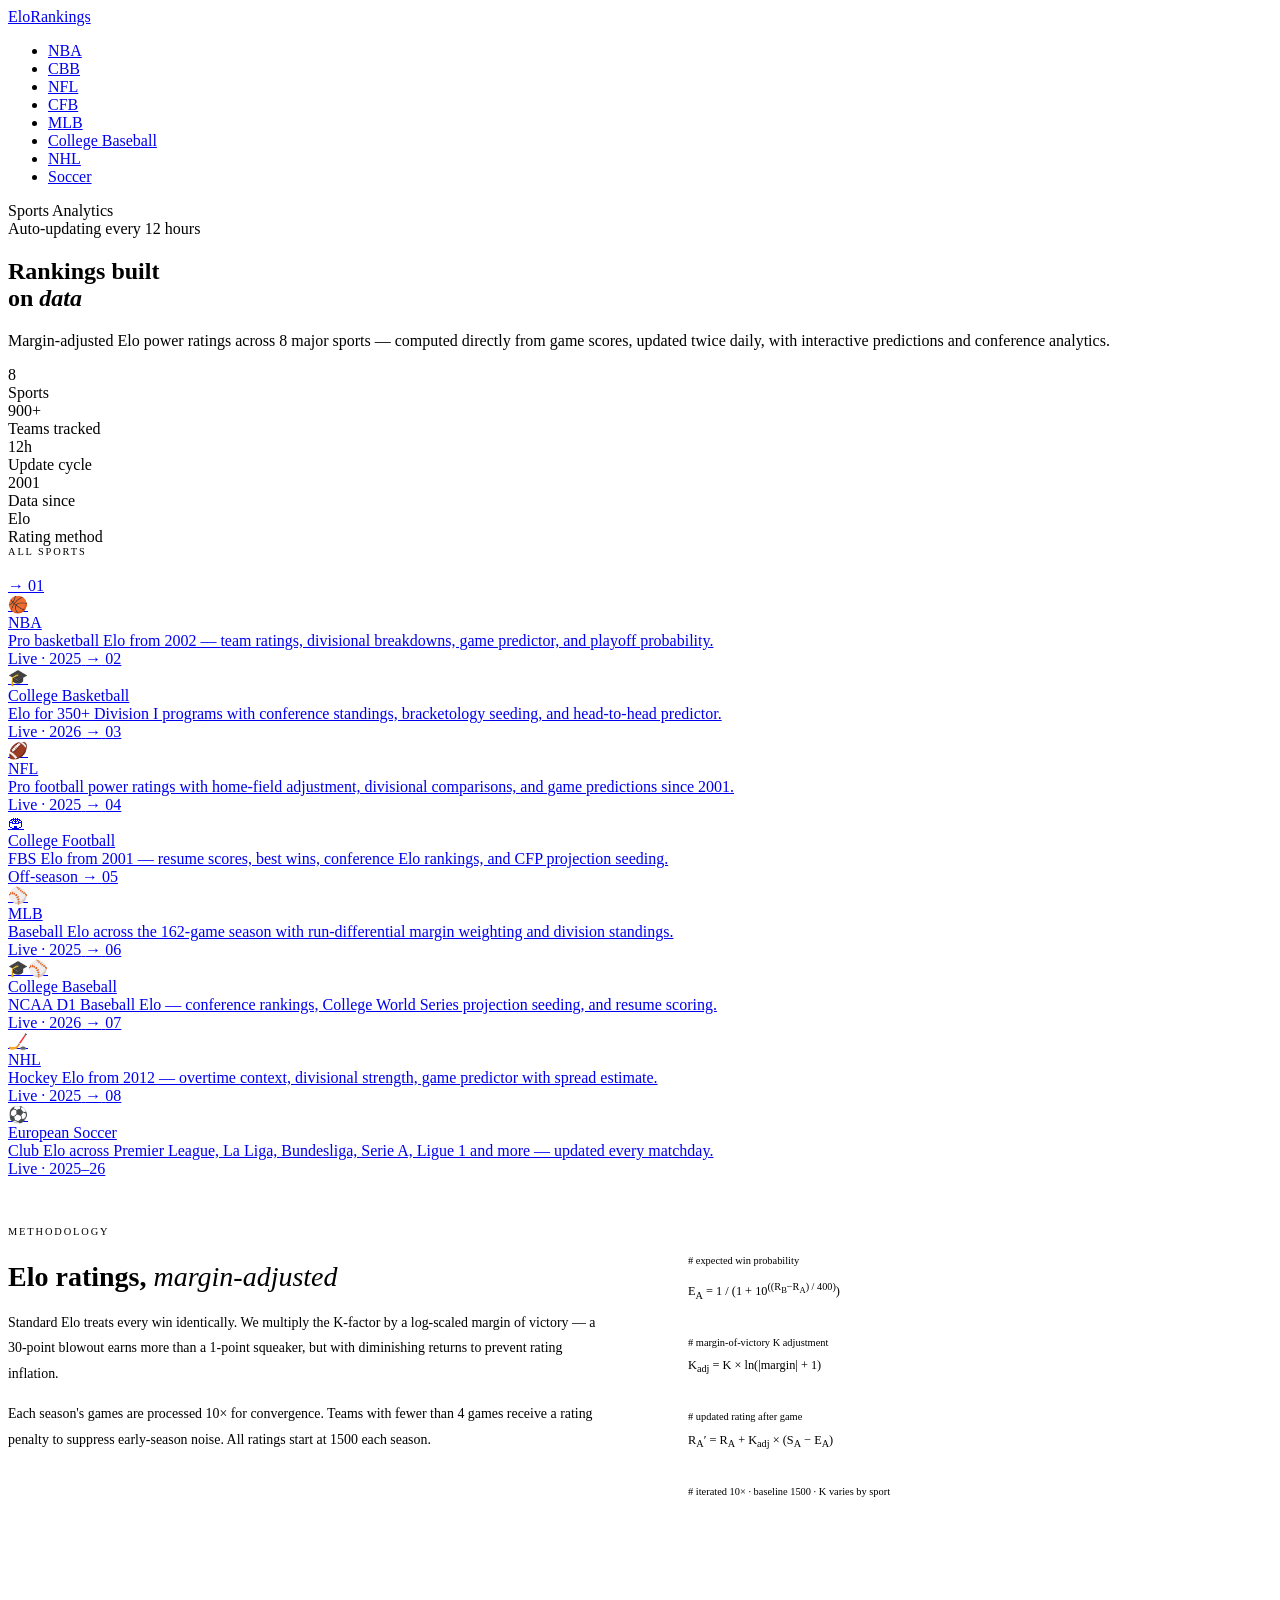
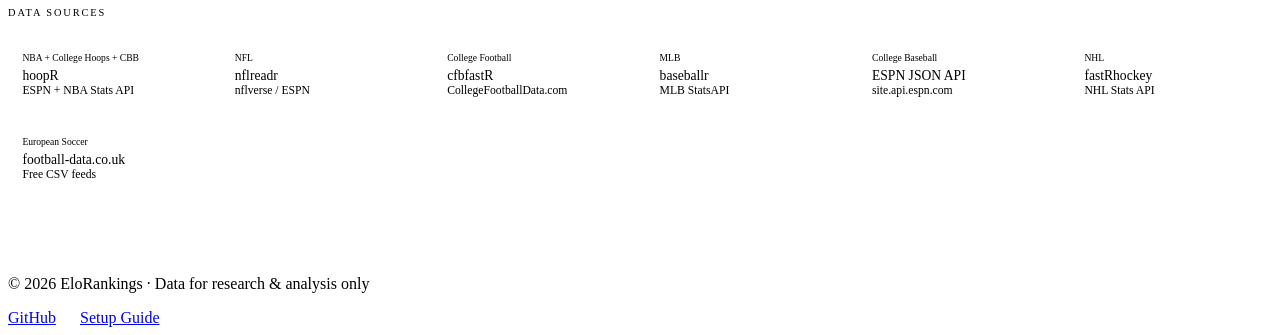
==== docs/index.html @ 045009bb "Add files via upload" ====
<!DOCTYPE html>
<html lang="en">
<head>
<meta charset="UTF-8">
<meta name="viewport" content="width=device-width, initial-scale=1.0">
<title>EloRankings — Sports Power Ratings</title>
<meta name="description" content="Margin-adjusted Elo power ratings across 8 major sports, updated every 12 hours automatically from real game data.">
<link rel="stylesheet" href="css/style.css">
</head>
<body>
<nav>
  <div class="nav-inner">
    <a class="nav-logo" href="index.html">EloRankings</a>
    <ul class="nav-links">
      <li><a href="sports/nba.html">NBA</a></li>
      <li><a href="sports/cbb.html">CBB</a></li>
      <li><a href="sports/nfl.html">NFL</a></li>
      <li><a href="sports/cfb.html">CFB</a></li>
      <li><a href="sports/mlb.html">MLB</a></li>
      <li><a href="sports/cbase.html">College Baseball</a></li>
      <li><a href="sports/nhl.html">NHL</a></li>
      <li><a href="sports/soccer.html">Soccer</a></li>
    </ul>
  </div>
</nav>

<div class="page">
  <section class="hero fade-up">
    <div class="eyebrow">Sports Analytics</div>
    <div class="live-badge"><span class="pulse"></span>Auto-updating every 12 hours</div>
    <h1>Rankings built<br>on <em>data</em></h1>
    <p class="hero-sub">Margin-adjusted Elo power ratings across 8 major sports — computed directly from game scores, updated twice daily, with interactive predictions and conference analytics.</p>
  </section>

  <div class="stat-strip fade-up-2">
    <div class="stat-item"><div class="stat-val">8</div><div class="stat-lbl">Sports</div></div>
    <div class="stat-item"><div class="stat-val">900+</div><div class="stat-lbl">Teams tracked</div></div>
    <div class="stat-item"><div class="stat-val">12h</div><div class="stat-lbl">Update cycle</div></div>
    <div class="stat-item"><div class="stat-val">2001</div><div class="stat-lbl">Data since</div></div>
    <div class="stat-item"><div class="stat-val">Elo</div><div class="stat-lbl">Rating method</div></div>
  </div>

  <div style="font-family:var(--font-mono);font-size:0.65rem;letter-spacing:0.18em;text-transform:uppercase;color:var(--text-dim);margin-bottom:1.25rem" class="fade-up-3">All Sports</div>

  <div class="sports-grid fade-up-3">
    <a class="sport-card" href="sports/nba.html">
      <span class="card-arrow">→</span>
      <span class="card-num">01</span>
      <div class="card-emoji">🏀</div>
      <div class="card-title">NBA</div>
      <div class="card-desc">Pro basketball Elo from 2002 — team ratings, divisional breakdowns, game predictor, and playoff probability.</div>
      <span class="card-tag tag-live">Live · 2025</span>
    </a>
    <a class="sport-card" href="sports/cbb.html">
      <span class="card-arrow">→</span>
      <span class="card-num">02</span>
      <div class="card-emoji">🎓</div>
      <div class="card-title">College Basketball</div>
      <div class="card-desc">Elo for 350+ Division I programs with conference standings, bracketology seeding, and head-to-head predictor.</div>
      <span class="card-tag tag-live">Live · 2026</span>
    </a>
    <a class="sport-card" href="sports/nfl.html">
      <span class="card-arrow">→</span>
      <span class="card-num">03</span>
      <div class="card-emoji">🏈</div>
      <div class="card-title">NFL</div>
      <div class="card-desc">Pro football power ratings with home-field adjustment, divisional comparisons, and game predictions since 2001.</div>
      <span class="card-tag tag-live">Live · 2025</span>
    </a>
    <a class="sport-card" href="sports/cfb.html">
      <span class="card-arrow">→</span>
      <span class="card-num">04</span>
      <div class="card-emoji">🏟</div>
      <div class="card-title">College Football</div>
      <div class="card-desc">FBS Elo from 2001 — resume scores, best wins, conference Elo rankings, and CFP projection seeding.</div>
      <span class="card-tag tag-off">Off-season</span>
    </a>
    <a class="sport-card" href="sports/mlb.html">
      <span class="card-arrow">→</span>
      <span class="card-num">05</span>
      <div class="card-emoji">⚾</div>
      <div class="card-title">MLB</div>
      <div class="card-desc">Baseball Elo across the 162-game season with run-differential margin weighting and division standings.</div>
      <span class="card-tag tag-live">Live · 2025</span>
    </a>
    <a class="sport-card" href="sports/cbase.html">
      <span class="card-arrow">→</span>
      <span class="card-num">06</span>
      <div class="card-emoji">🎓⚾</div>
      <div class="card-title">College Baseball</div>
      <div class="card-desc">NCAA D1 Baseball Elo — conference rankings, College World Series projection seeding, and resume scoring.</div>
      <span class="card-tag tag-live">Live · 2026</span>
    </a>
    <a class="sport-card" href="sports/nhl.html">
      <span class="card-arrow">→</span>
      <span class="card-num">07</span>
      <div class="card-emoji">🏒</div>
      <div class="card-title">NHL</div>
      <div class="card-desc">Hockey Elo from 2012 — overtime context, divisional strength, game predictor with spread estimate.</div>
      <span class="card-tag tag-live">Live · 2025</span>
    </a>
    <a class="sport-card" href="sports/soccer.html">
      <span class="card-arrow">→</span>
      <span class="card-num">08</span>
      <div class="card-emoji">⚽</div>
      <div class="card-title">European Soccer</div>
      <div class="card-desc">Club Elo across Premier League, La Liga, Bundesliga, Serie A, Ligue 1 and more — updated every matchday.</div>
      <span class="card-tag tag-live">Live · 2025–26</span>
    </a>
  </div>

  <!-- How it works -->
  <div style="display:grid;grid-template-columns:1fr 1fr;gap:3rem;padding:3rem 0 5rem;border-top:1px solid var(--border)">
    <div>
      <div style="font-family:var(--font-mono);font-size:0.65rem;letter-spacing:0.18em;text-transform:uppercase;color:var(--text-dim);margin-bottom:1rem">Methodology</div>
      <h2 style="font-family:var(--font-display);font-size:1.75rem;font-weight:700;line-height:1.2;margin-bottom:1rem">Elo ratings, <em style="font-style:italic;font-weight:200;color:var(--accent)">margin-adjusted</em></h2>
      <p style="color:var(--text-muted);font-size:0.87rem;line-height:1.85;font-weight:300;margin-bottom:0.85rem">Standard Elo treats every win identically. We multiply the K-factor by a log-scaled margin of victory — a 30-point blowout earns more than a 1-point squeaker, but with diminishing returns to prevent rating inflation.</p>
      <p style="color:var(--text-muted);font-size:0.87rem;line-height:1.85;font-weight:300">Each season's games are processed 10× for convergence. Teams with fewer than 4 games receive a rating penalty to suppress early-season noise. All ratings start at 1500 each season.</p>
    </div>
    <div style="background:var(--bg2);border:1px solid var(--border);border-radius:var(--radius-lg);padding:1.5rem;font-family:var(--font-mono);font-size:0.77rem;line-height:2.1;color:var(--text-muted)">
      <div style="color:var(--text-dim);font-size:0.65rem;margin-bottom:0.25rem"># expected win probability</div>
      E<sub>A</sub> = <span style="color:var(--accent)">1 / (1 + 10<sup>((R<sub>B</sub>−R<sub>A</sub>) / 400)</sup>)</span><br><br>
      <div style="color:var(--text-dim);font-size:0.65rem"># margin-of-victory K adjustment</div>
      K<sub>adj</sub> = <span style="color:var(--accent)">K × ln(|margin| + 1)</span><br><br>
      <div style="color:var(--text-dim);font-size:0.65rem"># updated rating after game</div>
      R<sub>A</sub>′ = <span style="color:var(--accent)">R<sub>A</sub> + K<sub>adj</sub> × (S<sub>A</sub> − E<sub>A</sub>)</span><br><br>
      <div style="color:var(--text-dim);font-size:0.65rem"># iterated 10× · baseline 1500 · K varies by sport</div>
    </div>
  </div>

  <!-- Data sources -->
  <div style="padding-bottom:4rem">
    <div style="font-family:var(--font-mono);font-size:0.65rem;letter-spacing:0.18em;text-transform:uppercase;color:var(--text-dim);margin-bottom:1.25rem">Data sources</div>
    <div style="display:grid;grid-template-columns:repeat(auto-fill,minmax(190px,1fr));gap:0.65rem">
      <div style="background:var(--bg2);border:1px solid var(--border);border-radius:var(--radius);padding:0.9rem">
        <div style="font-family:var(--font-mono);font-size:0.6rem;color:var(--text-dim);margin-bottom:0.3rem">NBA + College Hoops + CBB</div>
        <div style="font-size:0.85rem;font-weight:500">hoopR</div>
        <div style="font-size:0.73rem;color:var(--text-muted)">ESPN + NBA Stats API</div>
      </div>
      <div style="background:var(--bg2);border:1px solid var(--border);border-radius:var(--radius);padding:0.9rem">
        <div style="font-family:var(--font-mono);font-size:0.6rem;color:var(--text-dim);margin-bottom:0.3rem">NFL</div>
        <div style="font-size:0.85rem;font-weight:500">nflreadr</div>
        <div style="font-size:0.73rem;color:var(--text-muted)">nflverse / ESPN</div>
      </div>
      <div style="background:var(--bg2);border:1px solid var(--border);border-radius:var(--radius);padding:0.9rem">
        <div style="font-family:var(--font-mono);font-size:0.6rem;color:var(--text-dim);margin-bottom:0.3rem">College Football</div>
        <div style="font-size:0.85rem;font-weight:500">cfbfastR</div>
        <div style="font-size:0.73rem;color:var(--text-muted)">CollegeFootballData.com</div>
      </div>
      <div style="background:var(--bg2);border:1px solid var(--border);border-radius:var(--radius);padding:0.9rem">
        <div style="font-family:var(--font-mono);font-size:0.6rem;color:var(--text-dim);margin-bottom:0.3rem">MLB</div>
        <div style="font-size:0.85rem;font-weight:500">baseballr</div>
        <div style="font-size:0.73rem;color:var(--text-muted)">MLB StatsAPI</div>
      </div>
      <div style="background:var(--bg2);border:1px solid var(--border);border-radius:var(--radius);padding:0.9rem">
        <div style="font-family:var(--font-mono);font-size:0.6rem;color:var(--text-dim);margin-bottom:0.3rem">College Baseball</div>
        <div style="font-size:0.85rem;font-weight:500">ESPN JSON API</div>
        <div style="font-size:0.73rem;color:var(--text-muted)">site.api.espn.com</div>
      </div>
      <div style="background:var(--bg2);border:1px solid var(--border);border-radius:var(--radius);padding:0.9rem">
        <div style="font-family:var(--font-mono);font-size:0.6rem;color:var(--text-dim);margin-bottom:0.3rem">NHL</div>
        <div style="font-size:0.85rem;font-weight:500">fastRhockey</div>
        <div style="font-size:0.73rem;color:var(--text-muted)">NHL Stats API</div>
      </div>
      <div style="background:var(--bg2);border:1px solid var(--border);border-radius:var(--radius);padding:0.9rem">
        <div style="font-family:var(--font-mono);font-size:0.6rem;color:var(--text-dim);margin-bottom:0.3rem">European Soccer</div>
        <div style="font-size:0.85rem;font-weight:500">football-data.co.uk</div>
        <div style="font-size:0.73rem;color:var(--text-muted)">Free CSV feeds</div>
      </div>
    </div>
  </div>

  <footer>
    <p>© 2026 EloRankings · Data for research &amp; analysis only</p>
    <div style="display:flex;gap:1.5rem">
      <a href="https://github.com/YOUR_USERNAME/elorankings" target="_blank">GitHub</a>
      <a href="SETUP.md">Setup Guide</a>
    </div>
  </footer>
</div>

<script src="js/utils.js"></script>
</body>
</html>
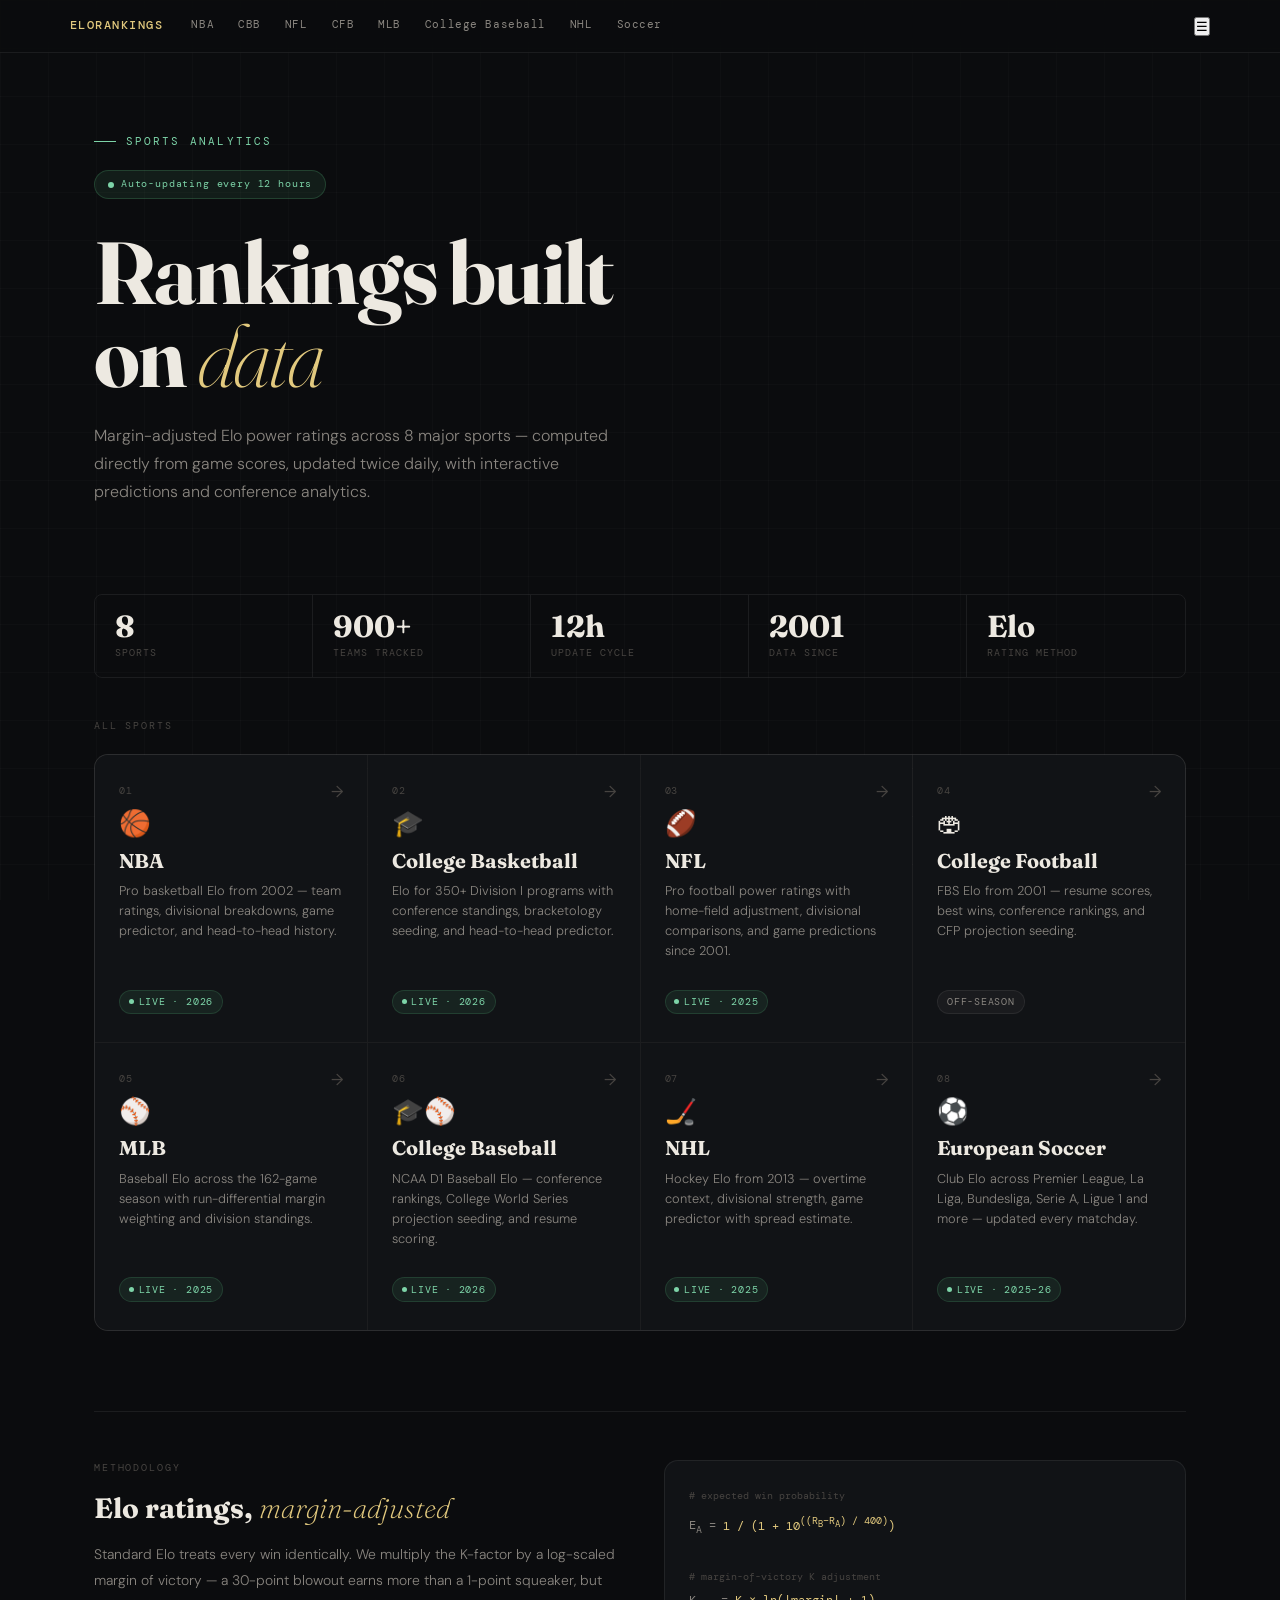
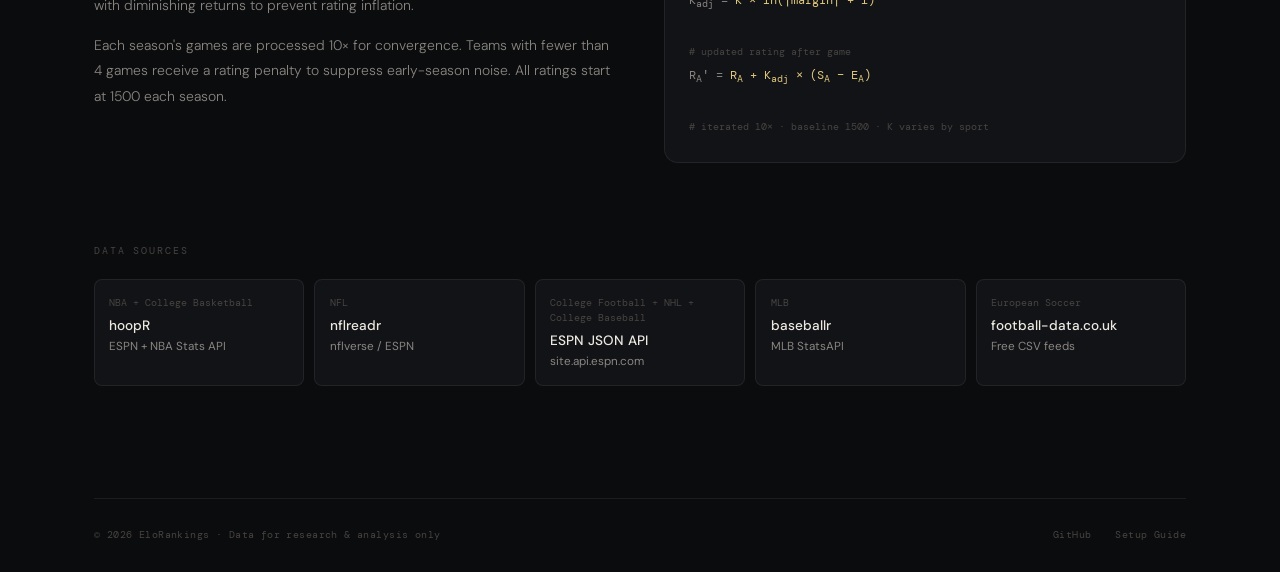
==== commit 5e190c71: "Add files via upload" ====
--- a/docs/index.html
+++ b/docs/index.html
@@ -21,6 +21,17 @@
       <li><a href="sports/nhl.html">NHL</a></li>
       <li><a href="sports/soccer.html">Soccer</a></li>
     </ul>
+    <button class="nav-hamburger" id="navToggle" aria-label="Open menu">☰</button>
+  </div>
+  <div class="nav-mobile" id="navMobile" hidden>
+    <a href="sports/nba.html">NBA</a>
+    <a href="sports/cbb.html">College Basketball</a>
+    <a href="sports/nfl.html">NFL</a>
+    <a href="sports/cfb.html">College Football</a>
+    <a href="sports/mlb.html">MLB</a>
+    <a href="sports/cbase.html">College Baseball</a>
+    <a href="sports/nhl.html">NHL</a>
+    <a href="sports/soccer.html">European Soccer</a>
   </div>
 </nav>
 
@@ -44,64 +55,56 @@
 
   <div class="sports-grid fade-up-3">
     <a class="sport-card" href="sports/nba.html">
-      <span class="card-arrow">→</span>
-      <span class="card-num">01</span>
+      <span class="card-arrow">→</span><span class="card-num">01</span>
       <div class="card-emoji">🏀</div>
       <div class="card-title">NBA</div>
-      <div class="card-desc">Pro basketball Elo from 2002 — team ratings, divisional breakdowns, game predictor, and playoff probability.</div>
-      <span class="card-tag tag-live">Live · 2025</span>
+      <div class="card-desc">Pro basketball Elo from 2002 — team ratings, divisional breakdowns, game predictor, and head-to-head history.</div>
+      <span class="card-tag tag-live">Live · 2026</span>
     </a>
     <a class="sport-card" href="sports/cbb.html">
-      <span class="card-arrow">→</span>
-      <span class="card-num">02</span>
+      <span class="card-arrow">→</span><span class="card-num">02</span>
       <div class="card-emoji">🎓</div>
       <div class="card-title">College Basketball</div>
       <div class="card-desc">Elo for 350+ Division I programs with conference standings, bracketology seeding, and head-to-head predictor.</div>
       <span class="card-tag tag-live">Live · 2026</span>
     </a>
     <a class="sport-card" href="sports/nfl.html">
-      <span class="card-arrow">→</span>
-      <span class="card-num">03</span>
+      <span class="card-arrow">→</span><span class="card-num">03</span>
       <div class="card-emoji">🏈</div>
       <div class="card-title">NFL</div>
       <div class="card-desc">Pro football power ratings with home-field adjustment, divisional comparisons, and game predictions since 2001.</div>
       <span class="card-tag tag-live">Live · 2025</span>
     </a>
     <a class="sport-card" href="sports/cfb.html">
-      <span class="card-arrow">→</span>
-      <span class="card-num">04</span>
+      <span class="card-arrow">→</span><span class="card-num">04</span>
       <div class="card-emoji">🏟</div>
       <div class="card-title">College Football</div>
-      <div class="card-desc">FBS Elo from 2001 — resume scores, best wins, conference Elo rankings, and CFP projection seeding.</div>
+      <div class="card-desc">FBS Elo from 2001 — resume scores, best wins, conference rankings, and CFP projection seeding.</div>
       <span class="card-tag tag-off">Off-season</span>
     </a>
     <a class="sport-card" href="sports/mlb.html">
-      <span class="card-arrow">→</span>
-      <span class="card-num">05</span>
+      <span class="card-arrow">→</span><span class="card-num">05</span>
       <div class="card-emoji">⚾</div>
       <div class="card-title">MLB</div>
       <div class="card-desc">Baseball Elo across the 162-game season with run-differential margin weighting and division standings.</div>
       <span class="card-tag tag-live">Live · 2025</span>
     </a>
     <a class="sport-card" href="sports/cbase.html">
-      <span class="card-arrow">→</span>
-      <span class="card-num">06</span>
+      <span class="card-arrow">→</span><span class="card-num">06</span>
       <div class="card-emoji">🎓⚾</div>
       <div class="card-title">College Baseball</div>
       <div class="card-desc">NCAA D1 Baseball Elo — conference rankings, College World Series projection seeding, and resume scoring.</div>
       <span class="card-tag tag-live">Live · 2026</span>
     </a>
     <a class="sport-card" href="sports/nhl.html">
-      <span class="card-arrow">→</span>
-      <span class="card-num">07</span>
+      <span class="card-arrow">→</span><span class="card-num">07</span>
       <div class="card-emoji">🏒</div>
       <div class="card-title">NHL</div>
-      <div class="card-desc">Hockey Elo from 2012 — overtime context, divisional strength, game predictor with spread estimate.</div>
+      <div class="card-desc">Hockey Elo from 2013 — overtime context, divisional strength, game predictor with spread estimate.</div>
       <span class="card-tag tag-live">Live · 2025</span>
     </a>
     <a class="sport-card" href="sports/soccer.html">
-      <span class="card-arrow">→</span>
-      <span class="card-num">08</span>
+      <span class="card-arrow">→</span><span class="card-num">08</span>
       <div class="card-emoji">⚽</div>
       <div class="card-title">European Soccer</div>
       <div class="card-desc">Club Elo across Premier League, La Liga, Bundesliga, Serie A, Ligue 1 and more — updated every matchday.</div>
@@ -109,7 +112,6 @@
     </a>
   </div>
 
-  <!-- How it works -->
   <div style="display:grid;grid-template-columns:1fr 1fr;gap:3rem;padding:3rem 0 5rem;border-top:1px solid var(--border)">
     <div>
       <div style="font-family:var(--font-mono);font-size:0.65rem;letter-spacing:0.18em;text-transform:uppercase;color:var(--text-dim);margin-bottom:1rem">Methodology</div>
@@ -128,12 +130,11 @@
     </div>
   </div>
 
-  <!-- Data sources -->
   <div style="padding-bottom:4rem">
     <div style="font-family:var(--font-mono);font-size:0.65rem;letter-spacing:0.18em;text-transform:uppercase;color:var(--text-dim);margin-bottom:1.25rem">Data sources</div>
     <div style="display:grid;grid-template-columns:repeat(auto-fill,minmax(190px,1fr));gap:0.65rem">
       <div style="background:var(--bg2);border:1px solid var(--border);border-radius:var(--radius);padding:0.9rem">
-        <div style="font-family:var(--font-mono);font-size:0.6rem;color:var(--text-dim);margin-bottom:0.3rem">NBA + College Hoops + CBB</div>
+        <div style="font-family:var(--font-mono);font-size:0.6rem;color:var(--text-dim);margin-bottom:0.3rem">NBA + College Basketball</div>
         <div style="font-size:0.85rem;font-weight:500">hoopR</div>
         <div style="font-size:0.73rem;color:var(--text-muted)">ESPN + NBA Stats API</div>
       </div>
@@ -143,24 +144,14 @@
         <div style="font-size:0.73rem;color:var(--text-muted)">nflverse / ESPN</div>
       </div>
       <div style="background:var(--bg2);border:1px solid var(--border);border-radius:var(--radius);padding:0.9rem">
-        <div style="font-family:var(--font-mono);font-size:0.6rem;color:var(--text-dim);margin-bottom:0.3rem">College Football</div>
-        <div style="font-size:0.85rem;font-weight:500">cfbfastR</div>
-        <div style="font-size:0.73rem;color:var(--text-muted)">CollegeFootballData.com</div>
+        <div style="font-family:var(--font-mono);font-size:0.6rem;color:var(--text-dim);margin-bottom:0.3rem">College Football + NHL + College Baseball</div>
+        <div style="font-size:0.85rem;font-weight:500">ESPN JSON API</div>
+        <div style="font-size:0.73rem;color:var(--text-muted)">site.api.espn.com</div>
       </div>
       <div style="background:var(--bg2);border:1px solid var(--border);border-radius:var(--radius);padding:0.9rem">
         <div style="font-family:var(--font-mono);font-size:0.6rem;color:var(--text-dim);margin-bottom:0.3rem">MLB</div>
         <div style="font-size:0.85rem;font-weight:500">baseballr</div>
         <div style="font-size:0.73rem;color:var(--text-muted)">MLB StatsAPI</div>
-      </div>
-      <div style="background:var(--bg2);border:1px solid var(--border);border-radius:var(--radius);padding:0.9rem">
-        <div style="font-family:var(--font-mono);font-size:0.6rem;color:var(--text-dim);margin-bottom:0.3rem">College Baseball</div>
-        <div style="font-size:0.85rem;font-weight:500">ESPN JSON API</div>
-        <div style="font-size:0.73rem;color:var(--text-muted)">site.api.espn.com</div>
-      </div>
-      <div style="background:var(--bg2);border:1px solid var(--border);border-radius:var(--radius);padding:0.9rem">
-        <div style="font-family:var(--font-mono);font-size:0.6rem;color:var(--text-dim);margin-bottom:0.3rem">NHL</div>
-        <div style="font-size:0.85rem;font-weight:500">fastRhockey</div>
-        <div style="font-size:0.73rem;color:var(--text-muted)">NHL Stats API</div>
       </div>
       <div style="background:var(--bg2);border:1px solid var(--border);border-radius:var(--radius);padding:0.9rem">
         <div style="font-family:var(--font-mono);font-size:0.6rem;color:var(--text-dim);margin-bottom:0.3rem">European Soccer</div>
@@ -173,12 +164,18 @@
   <footer>
     <p>© 2026 EloRankings · Data for research &amp; analysis only</p>
     <div style="display:flex;gap:1.5rem">
-      <a href="https://github.com/YOUR_USERNAME/elorankings" target="_blank">GitHub</a>
+      <a href="https://github.com/lukecassada05-eng/elorankings" target="_blank">GitHub</a>
       <a href="SETUP.md">Setup Guide</a>
     </div>
   </footer>
 </div>
 
 <script src="js/utils.js"></script>
+<script>
+document.getElementById('navToggle')?.addEventListener('click', () => {
+  const m = document.getElementById('navMobile');
+  m.hidden = !m.hidden;
+});
+</script>
 </body>
 </html>
--- a/docs/css/style.css
+++ b/docs/css/style.css
@@ -0,0 +1,202 @@
+/* ============================================================
+   EloRankings — Global Design System
+   ============================================================ */
+@import url('https://fonts.googleapis.com/css2?family=DM+Mono:ital,wght@0,400;0,500;1,400&family=Fraunces:ital,opsz,wght@0,9..144,200;0,9..144,700;1,9..144,300&family=DM+Sans:ital,opsz,wght@0,9..40,300;0,9..40,400;0,9..40,500&display=swap');
+
+*,*::before,*::after{box-sizing:border-box;margin:0;padding:0}
+
+:root{
+  --bg:#0b0c0e; --bg2:#111316; --bg3:#181b1f; --bg4:#1e2228;
+  --border:rgba(255,255,255,0.07); --border-md:rgba(255,255,255,0.13); --border-hi:rgba(255,255,255,0.22);
+  --text:#ede9e1; --text-muted:#8a8680; --text-dim:#474441;
+  --accent:#e2c97e; --accent-dim:rgba(226,201,126,0.15);
+  --green:#4a9e6e; --green-hi:#7dd4a8; --green-dim:rgba(74,158,110,0.12);
+  --red:#c05a47; --red-hi:#e07a65;
+  --blue:#5a8fc0; --blue-hi:#7eb5e8; --blue-dim:rgba(90,143,192,0.12);
+  --radius:8px; --radius-lg:14px;
+  --font-body:'DM Sans',sans-serif;
+  --font-display:'Fraunces',Georgia,serif;
+  --font-mono:'DM Mono','Courier New',monospace;
+}
+
+html{background:var(--bg);scroll-behavior:smooth}
+body{font-family:var(--font-body);background:var(--bg);color:var(--text);min-height:100vh;font-size:15px;line-height:1.6;-webkit-font-smoothing:antialiased}
+
+body::before{content:'';position:fixed;inset:0;background-image:linear-gradient(rgba(255,255,255,0.018) 1px,transparent 1px),linear-gradient(90deg,rgba(255,255,255,0.018) 1px,transparent 1px);background-size:48px 48px;pointer-events:none;z-index:0}
+
+/* ── Layout ── */
+.page{position:relative;z-index:1;max-width:1140px;margin:0 auto;padding:0 1.5rem}
+
+/* ── Nav ── */
+nav{position:sticky;top:0;z-index:100;background:rgba(11,12,14,0.92);backdrop-filter:blur(12px);border-bottom:1px solid var(--border);padding:0 1.5rem}
+.nav-inner{max-width:1140px;margin:0 auto;display:flex;align-items:center;height:52px;gap:1rem}
+.nav-logo{font-family:var(--font-mono);font-size:0.78rem;font-weight:500;letter-spacing:0.12em;text-transform:uppercase;color:var(--accent);text-decoration:none;flex-shrink:0}
+.nav-links{display:flex;align-items:center;list-style:none;overflow-x:auto;scrollbar-width:none;flex:1}
+.nav-links::-webkit-scrollbar{display:none}
+.nav-links a{font-size:0.7rem;font-family:var(--font-mono);letter-spacing:0.05em;color:var(--text-muted);text-decoration:none;padding:0 0.75rem;height:52px;display:flex;align-items:center;border-bottom:2px solid transparent;transition:color 0.15s,border-color 0.15s;white-space:nowrap}
+.nav-links a:hover{color:var(--text)}
+.nav-links a.active{color:var(--accent);border-bottom-color:var(--accent)}
+
+/* ── Hero ── */
+.hero{padding:5rem 0 3rem}
+.eyebrow{font-family:var(--font-mono);font-size:0.68rem;letter-spacing:0.2em;text-transform:uppercase;color:var(--green-hi);margin-bottom:1.25rem;display:flex;align-items:center;gap:0.6rem}
+.eyebrow::before{content:'';width:22px;height:1px;background:var(--green-hi)}
+.hero h1{font-family:var(--font-display);font-size:clamp(3rem,7vw,5.5rem);font-weight:700;line-height:0.95;letter-spacing:-0.02em;margin-bottom:1.5rem}
+.hero h1 em{font-style:italic;font-weight:200;color:var(--accent)}
+.hero-sub{font-size:1rem;color:var(--text-muted);max-width:520px;font-weight:300;line-height:1.75}
+
+/* ── Live badge ── */
+.live-badge{display:inline-flex;align-items:center;gap:0.45rem;background:var(--green-dim);border:1px solid rgba(74,158,110,0.28);border-radius:100px;padding:0.3rem 0.8rem;font-family:var(--font-mono);font-size:0.65rem;letter-spacing:0.08em;color:var(--green-hi);margin-bottom:2rem}
+.pulse{width:6px;height:6px;border-radius:50%;background:var(--green-hi);animation:pulse 2.2s ease-in-out infinite}
+@keyframes pulse{0%,100%{opacity:1;transform:scale(1)}50%{opacity:.35;transform:scale(.65)}}
+
+/* ── Stat strip ── */
+.stat-strip{display:grid;grid-template-columns:repeat(auto-fit,minmax(110px,1fr));border:1px solid var(--border);border-radius:var(--radius);overflow:hidden;margin:2.5rem 0}
+.stat-item{padding:1rem 1.25rem;border-right:1px solid var(--border)}
+.stat-item:last-child{border-right:none}
+.stat-val{font-family:var(--font-display);font-size:1.9rem;font-weight:700;color:var(--text);line-height:1;margin-bottom:0.25rem}
+.stat-lbl{font-family:var(--font-mono);font-size:0.6rem;letter-spacing:0.1em;text-transform:uppercase;color:var(--text-dim)}
+
+/* ── Sport cards ── */
+.sports-grid{display:grid;grid-template-columns:repeat(auto-fill,minmax(270px,1fr));gap:1px;background:var(--border);border:1px solid var(--border);border-radius:var(--radius-lg);overflow:hidden;margin-bottom:5rem}
+.sport-card{background:var(--bg2);padding:1.75rem 1.5rem;text-decoration:none;color:inherit;display:flex;flex-direction:column;gap:0.55rem;transition:background 0.18s;position:relative;overflow:hidden;cursor:pointer}
+.sport-card:hover{background:var(--bg3)}
+.sport-card:hover .card-arrow{color:var(--accent);transform:translate(3px,-3px)}
+.card-arrow{position:absolute;top:1.5rem;right:1.5rem;font-size:1rem;color:var(--text-dim);transition:color 0.18s,transform 0.18s}
+.card-num{font-family:var(--font-mono);font-size:0.62rem;color:var(--text-dim);letter-spacing:0.1em}
+.card-emoji{font-size:1.6rem;line-height:1;margin:0.2rem 0}
+.card-title{font-family:var(--font-display);font-size:1.25rem;font-weight:700;color:var(--text);line-height:1.2}
+.card-desc{font-size:0.8rem;color:var(--text-muted);font-weight:300;line-height:1.55;flex:1;padding-bottom:1.25rem}
+.card-tag{display:inline-flex;align-items:center;gap:0.3rem;font-family:var(--font-mono);font-size:0.6rem;letter-spacing:0.08em;text-transform:uppercase;padding:0.22rem 0.55rem;border-radius:100px;width:fit-content}
+.tag-live{background:var(--green-dim);color:var(--green-hi);border:1px solid rgba(74,158,110,0.22)}
+.tag-live::before{content:'';width:5px;height:5px;border-radius:50%;background:var(--green-hi);animation:pulse 2.2s ease-in-out infinite}
+.tag-hist{background:var(--blue-dim);color:var(--blue-hi);border:1px solid rgba(90,143,192,0.2)}
+.tag-off{background:rgba(138,134,128,0.08);color:var(--text-muted);border:1px solid var(--border)}
+
+/* ── Page header (sport pages) ── */
+.page-header{padding:2.5rem 0 1.75rem;border-bottom:1px solid var(--border);margin-bottom:2rem}
+.page-header h1{font-family:var(--font-display);font-size:clamp(2rem,5vw,3.5rem);font-weight:700;line-height:1;letter-spacing:-0.02em}
+.page-header h1 em{font-style:italic;font-weight:200;color:var(--accent)}
+.page-header p{color:var(--text-muted);font-size:0.88rem;margin-top:0.5rem;font-weight:300}
+.breadcrumb{font-family:var(--font-mono);font-size:0.65rem;color:var(--text-dim);margin-bottom:0.75rem}
+.breadcrumb a{color:var(--text-muted);text-decoration:none}
+.breadcrumb a:hover{color:var(--accent)}
+
+/* ── Season picker ── */
+.season-picker{display:flex;flex-wrap:wrap;gap:0.35rem;margin-bottom:1.5rem}
+.season-btn{font-family:var(--font-mono);font-size:0.68rem;padding:0.28rem 0.65rem;border:1px solid var(--border);border-radius:5px;background:var(--bg2);color:var(--text-muted);cursor:pointer;transition:all 0.15s}
+.season-btn:hover{border-color:var(--border-hi);color:var(--text)}
+.season-btn.active{background:var(--accent-dim);border-color:rgba(226,201,126,0.4);color:var(--accent)}
+
+/* ── Summary cards ── */
+.summary-bar{display:grid;grid-template-columns:repeat(auto-fit,minmax(130px,1fr));gap:0.75rem;margin-bottom:1.75rem}
+.stat-card{background:var(--bg2);border:1px solid var(--border);border-radius:var(--radius);padding:0.9rem 1rem}
+.stat-card-label{font-family:var(--font-mono);font-size:0.6rem;letter-spacing:0.1em;text-transform:uppercase;color:var(--text-dim);margin-bottom:0.35rem}
+.stat-card-val{font-family:var(--font-display);font-size:1.65rem;font-weight:700;color:var(--text);line-height:1}
+.stat-card-sub{font-size:0.72rem;color:var(--text-muted);margin-top:0.2rem}
+
+/* ── Tabs ── */
+.tabs{display:flex;border-bottom:1px solid var(--border);margin-bottom:1.75rem;overflow-x:auto;scrollbar-width:none}
+.tabs::-webkit-scrollbar{display:none}
+.tab{font-family:var(--font-mono);font-size:0.72rem;letter-spacing:0.06em;color:var(--text-muted);padding:0.7rem 1.1rem;border:none;background:none;cursor:pointer;border-bottom:2px solid transparent;transition:color 0.15s,border-color 0.15s;white-space:nowrap}
+.tab:hover{color:var(--text)}
+.tab.active{color:var(--accent);border-bottom-color:var(--accent)}
+
+/* ── Controls ── */
+.controls{display:flex;flex-wrap:wrap;gap:0.6rem;align-items:center;margin-bottom:1.25rem}
+.ctrl-group{display:flex;align-items:center;gap:0.4rem}
+.ctrl-label{font-family:var(--font-mono);font-size:0.6rem;letter-spacing:0.1em;text-transform:uppercase;color:var(--text-dim)}
+select,input[type=text],input[type=search]{background:var(--bg3);border:1px solid var(--border-md);border-radius:var(--radius);color:var(--text);font-family:var(--font-mono);font-size:0.75rem;padding:0.38rem 0.7rem;outline:none;transition:border-color 0.15s;cursor:pointer}
+select:hover,input:hover{border-color:var(--border-hi)}
+select:focus,input:focus{border-color:var(--accent)}
+.btn{background:var(--bg3);border:1px solid var(--border-md);border-radius:var(--radius);color:var(--text-muted);font-family:var(--font-mono);font-size:0.72rem;padding:0.38rem 0.85rem;cursor:pointer;transition:all 0.15s;letter-spacing:0.04em}
+.btn:hover{border-color:var(--border-hi);color:var(--text)}
+.btn.primary{background:var(--accent-dim);border-color:rgba(226,201,126,0.35);color:var(--accent)}
+.search-wrap{position:relative}
+.search-wrap input{padding-left:1.75rem;width:190px}
+.search-icon{position:absolute;left:0.55rem;top:50%;transform:translateY(-50%);color:var(--text-dim);font-size:0.8rem;pointer-events:none}
+
+/* ── Table ── */
+.table-wrap{border:1px solid var(--border);border-radius:var(--radius-lg);overflow:hidden}
+.tbl{width:100%;border-collapse:collapse;font-size:0.83rem}
+.tbl thead th{background:var(--bg3);padding:0.65rem 0.85rem;text-align:left;font-family:var(--font-mono);font-size:0.62rem;letter-spacing:0.1em;text-transform:uppercase;color:var(--text-dim);border-bottom:1px solid var(--border);white-space:nowrap;cursor:pointer;user-select:none;transition:color 0.15s}
+.tbl thead th:hover{color:var(--text-muted)}
+.tbl thead th.sorted{color:var(--accent)}
+.sort-icon{margin-left:0.3rem;opacity:0.5}
+.tbl thead th.sorted .sort-icon{opacity:1}
+.tbl tbody tr{border-bottom:1px solid var(--border);transition:background 0.12s}
+.tbl tbody tr:last-child{border-bottom:none}
+.tbl tbody tr:hover{background:var(--bg3)}
+.tbl td{padding:0.6rem 0.85rem;vertical-align:middle}
+td.rank{font-family:var(--font-mono);font-size:0.68rem;color:var(--text-dim);width:40px}
+td.team-name{font-weight:500;color:var(--text)}
+td.conf{font-family:var(--font-mono);font-size:0.66rem;color:var(--text-dim)}
+td.elo{font-family:var(--font-display);font-size:1rem;font-weight:700;color:var(--text);text-align:right}
+td.record{font-family:var(--font-mono);font-size:0.73rem;color:var(--text-muted);text-align:center}
+td.num{font-family:var(--font-mono);font-size:0.78rem;color:var(--text-muted);text-align:right}
+.elo-bar-wrap{display:flex;align-items:center;gap:0.5rem;justify-content:flex-end}
+.elo-bar{height:4px;border-radius:2px;background:var(--accent);min-width:2px}
+
+/* ── Predictor ── */
+.predictor-card{background:var(--bg2);border:1px solid var(--border);border-radius:var(--radius-lg);padding:1.5rem;margin-bottom:1.5rem}
+.predictor-card h3{font-family:var(--font-mono);font-size:0.65rem;letter-spacing:0.12em;text-transform:uppercase;color:var(--text-dim);margin-bottom:1rem}
+.pred-row{display:grid;grid-template-columns:1fr 44px 1fr;gap:0.75rem;align-items:end}
+.pred-vs{text-align:center;font-family:var(--font-display);font-size:1.2rem;font-weight:700;color:var(--text-dim);padding-bottom:0.15rem}
+.pred-result{margin-top:1rem;padding:1rem;background:var(--bg3);border:1px solid var(--border);border-radius:var(--radius)}
+.prob-nums{display:flex;justify-content:space-between;font-family:var(--font-display);font-size:1.75rem;font-weight:700;line-height:1;margin-bottom:0.5rem}
+.prob-bar{display:flex;height:8px;border-radius:4px;overflow:hidden;background:var(--bg4)}
+.prob-detail{display:flex;justify-content:space-between;font-family:var(--font-mono);font-size:0.65rem;color:var(--text-muted);margin-top:0.4rem}
+.hca-row{display:flex;align-items:center;gap:0.5rem;font-family:var(--font-mono);font-size:0.7rem;color:var(--text-muted);margin-top:0.6rem}
+input[type=checkbox]{accent-color:var(--accent)}
+
+/* ── Conf section ── */
+.conf-block{margin-bottom:1.25rem;border:1px solid var(--border);border-radius:var(--radius);overflow:hidden}
+.conf-block-header{background:var(--bg3);padding:0.55rem 0.85rem;font-family:var(--font-mono);font-size:0.64rem;letter-spacing:0.14em;text-transform:uppercase;color:var(--text-dim);border-bottom:1px solid var(--border)}
+
+/* ── Seed badges ── */
+.seed{display:inline-flex;align-items:center;justify-content:center;width:20px;height:20px;border-radius:4px;background:var(--bg4);border:1px solid var(--border-md);font-family:var(--font-mono);font-size:0.62rem;color:var(--text-muted)}
+.seed.s1{background:rgba(226,201,126,0.15);color:var(--accent);border-color:rgba(226,201,126,0.3)}
+.seed.s2{background:var(--blue-dim);color:var(--blue-hi);border-color:rgba(90,143,192,0.25)}
+.seed.s3{background:var(--green-dim);color:var(--green-hi);border-color:rgba(74,158,110,0.22)}
+
+/* ── Bracketology grid ── */
+.bracket-grid{display:grid;grid-template-columns:repeat(auto-fill,minmax(240px,1fr));gap:0.75rem;margin-bottom:1.5rem}
+.bracket-card{background:var(--bg2);border:1px solid var(--border);border-radius:var(--radius);padding:0.9rem;font-size:0.82rem}
+.bracket-card-header{font-family:var(--font-mono);font-size:0.6rem;letter-spacing:0.12em;text-transform:uppercase;color:var(--text-dim);margin-bottom:0.5rem}
+.bracket-line{display:flex;align-items:center;gap:0.55rem;padding:0.28rem 0;border-bottom:1px solid var(--border)}
+.bracket-line:last-child{border-bottom:none}
+.bracket-line-team{flex:1;font-weight:500}
+.bracket-line-conf{font-family:var(--font-mono);font-size:0.6rem;color:var(--text-dim)}
+
+/* ── Loading / empty ── */
+.loading{display:flex;align-items:center;justify-content:center;gap:0.75rem;padding:4rem;color:var(--text-dim);font-family:var(--font-mono);font-size:0.72rem;letter-spacing:0.08em}
+.spinner{width:15px;height:15px;border:1.5px solid var(--border-md);border-top-color:var(--accent);border-radius:50%;animation:spin 0.7s linear infinite}
+@keyframes spin{to{transform:rotate(360deg)}}
+.empty-state{text-align:center;padding:4rem;color:var(--text-dim);font-family:var(--font-mono);font-size:0.78rem}
+
+/* ── Toast ── */
+.toast{position:fixed;bottom:1.5rem;right:1.5rem;background:var(--bg3);border:1px solid var(--border-md);border-radius:var(--radius);padding:0.65rem 1rem;font-family:var(--font-mono);font-size:0.72rem;color:var(--text-muted);z-index:200;opacity:0;transform:translateY(8px);transition:opacity 0.25s,transform 0.25s;pointer-events:none}
+.toast.show{opacity:1;transform:translateY(0)}
+
+/* ── Animations ── */
+@keyframes fadeUp{from{opacity:0;transform:translateY(16px)}to{opacity:1;transform:translateY(0)}}
+.fade-up{animation:fadeUp 0.5s ease both}
+.fade-up-2{animation:fadeUp 0.5s 0.08s ease both}
+.fade-up-3{animation:fadeUp 0.5s 0.16s ease both}
+
+/* ── Footer ── */
+footer{border-top:1px solid var(--border);padding:1.75rem 0;display:flex;align-items:center;justify-content:space-between;flex-wrap:wrap;gap:0.75rem;margin-top:3rem}
+footer p,footer a{font-family:var(--font-mono);font-size:0.65rem;color:var(--text-dim);text-decoration:none;letter-spacing:0.04em}
+footer a:hover{color:var(--accent)}
+
+/* ── Responsive ── */
+@media(max-width:768px){
+  .nav-links{display:none}
+  .sports-grid{grid-template-columns:1fr}
+  .stat-strip{grid-template-columns:1fr 1fr}
+  .pred-row{grid-template-columns:1fr;gap:0.5rem}
+  .pred-vs{display:none}
+  .search-wrap input{width:140px}
+  footer{flex-direction:column;align-items:flex-start}
+  .summary-bar{grid-template-columns:1fr 1fr}
+}
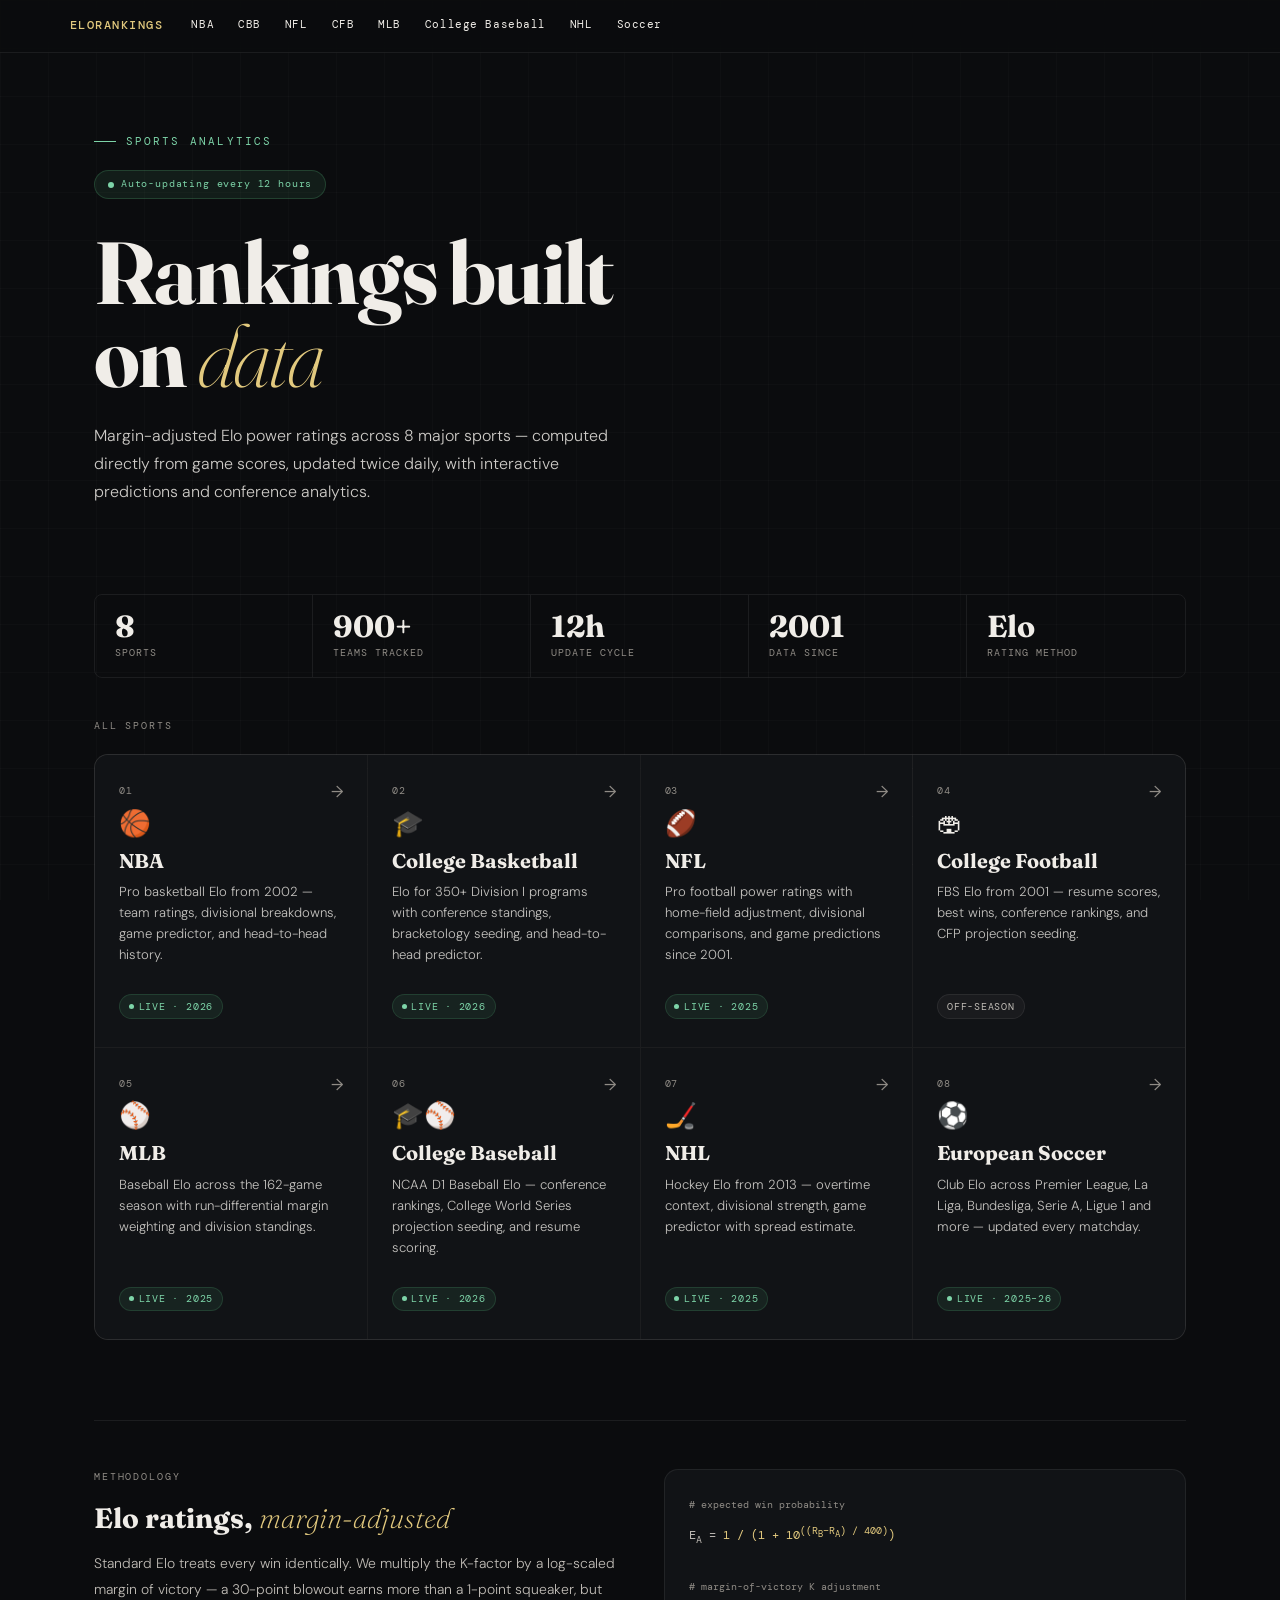
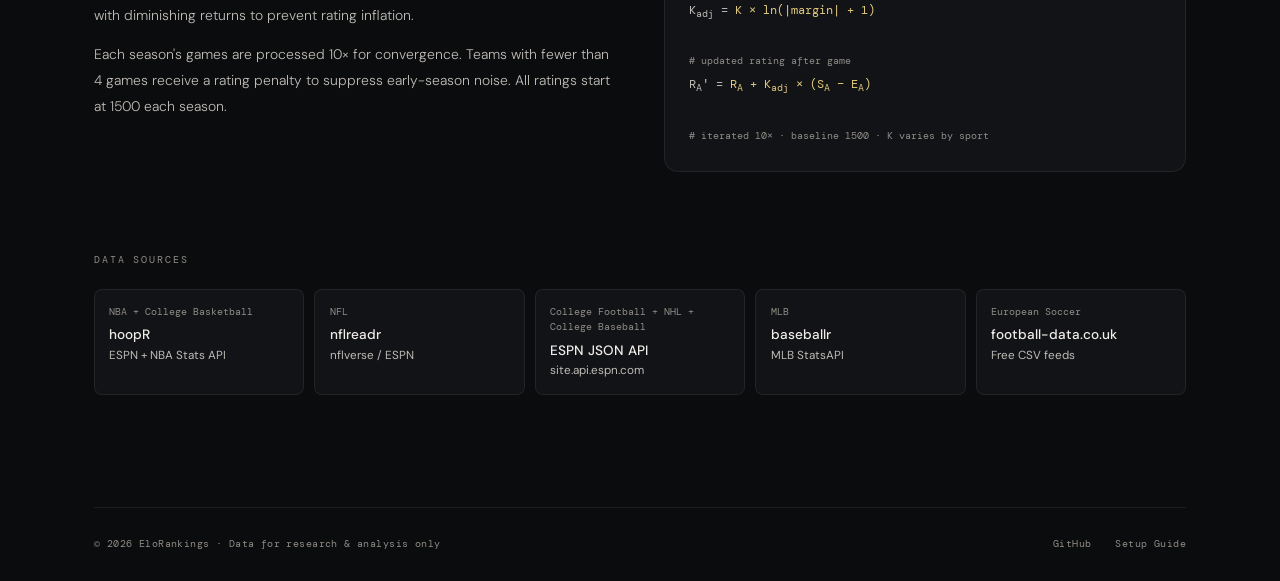
==== commit 57447b2f: "Add files via upload" ====
--- a/docs/index.html
+++ b/docs/index.html
@@ -21,17 +21,6 @@
       <li><a href="sports/nhl.html">NHL</a></li>
       <li><a href="sports/soccer.html">Soccer</a></li>
     </ul>
-    <button class="nav-hamburger" id="navToggle" aria-label="Open menu">☰</button>
-  </div>
-  <div class="nav-mobile" id="navMobile" hidden>
-    <a href="sports/nba.html">NBA</a>
-    <a href="sports/cbb.html">College Basketball</a>
-    <a href="sports/nfl.html">NFL</a>
-    <a href="sports/cfb.html">College Football</a>
-    <a href="sports/mlb.html">MLB</a>
-    <a href="sports/cbase.html">College Baseball</a>
-    <a href="sports/nhl.html">NHL</a>
-    <a href="sports/soccer.html">European Soccer</a>
   </div>
 </nav>
 
--- a/docs/css/style.css
+++ b/docs/css/style.css
@@ -8,7 +8,7 @@
 :root{
   --bg:#0b0c0e; --bg2:#111316; --bg3:#181b1f; --bg4:#1e2228;
   --border:rgba(255,255,255,0.07); --border-md:rgba(255,255,255,0.13); --border-hi:rgba(255,255,255,0.22);
-  --text:#ede9e1; --text-muted:#8a8680; --text-dim:#474441;
+  --text:#f0ede8; --text-muted:#c0bcb6; --text-dim:#908c86;
   --accent:#e2c97e; --accent-dim:rgba(226,201,126,0.15);
   --green:#4a9e6e; --green-hi:#7dd4a8; --green-dim:rgba(74,158,110,0.12);
   --red:#c05a47; --red-hi:#e07a65;
@@ -33,7 +33,7 @@
 .nav-logo{font-family:var(--font-mono);font-size:0.78rem;font-weight:500;letter-spacing:0.12em;text-transform:uppercase;color:var(--accent);text-decoration:none;flex-shrink:0}
 .nav-links{display:flex;align-items:center;list-style:none;overflow-x:auto;scrollbar-width:none;flex:1}
 .nav-links::-webkit-scrollbar{display:none}
-.nav-links a{font-size:0.7rem;font-family:var(--font-mono);letter-spacing:0.05em;color:var(--text-muted);text-decoration:none;padding:0 0.75rem;height:52px;display:flex;align-items:center;border-bottom:2px solid transparent;transition:color 0.15s,border-color 0.15s;white-space:nowrap}
+.nav-links a{font-size:0.7rem;font-family:var(--font-mono);letter-spacing:0.05em;color:var(--text);text-decoration:none;padding:0 0.75rem;height:52px;display:flex;align-items:center;border-bottom:2px solid transparent;transition:color 0.15s,border-color 0.15s;white-space:nowrap}
 .nav-links a:hover{color:var(--text)}
 .nav-links a.active{color:var(--accent);border-bottom-color:var(--accent)}
 
@@ -43,7 +43,7 @@
 .eyebrow::before{content:'';width:22px;height:1px;background:var(--green-hi)}
 .hero h1{font-family:var(--font-display);font-size:clamp(3rem,7vw,5.5rem);font-weight:700;line-height:0.95;letter-spacing:-0.02em;margin-bottom:1.5rem}
 .hero h1 em{font-style:italic;font-weight:200;color:var(--accent)}
-.hero-sub{font-size:1rem;color:var(--text-muted);max-width:520px;font-weight:300;line-height:1.75}
+.hero-sub{font-size:1rem;color:var(--text);max-width:520px;font-weight:300;line-height:1.75;opacity:0.85}
 
 /* ── Live badge ── */
 .live-badge{display:inline-flex;align-items:center;gap:0.45rem;background:var(--green-dim);border:1px solid rgba(74,158,110,0.28);border-radius:100px;padding:0.3rem 0.8rem;font-family:var(--font-mono);font-size:0.65rem;letter-spacing:0.08em;color:var(--green-hi);margin-bottom:2rem}
@@ -66,7 +66,7 @@
 .card-num{font-family:var(--font-mono);font-size:0.62rem;color:var(--text-dim);letter-spacing:0.1em}
 .card-emoji{font-size:1.6rem;line-height:1;margin:0.2rem 0}
 .card-title{font-family:var(--font-display);font-size:1.25rem;font-weight:700;color:var(--text);line-height:1.2}
-.card-desc{font-size:0.8rem;color:var(--text-muted);font-weight:300;line-height:1.55;flex:1;padding-bottom:1.25rem}
+.card-desc{font-size:0.82rem;color:var(--text);font-weight:300;line-height:1.6;opacity:0.8;flex:1;padding-bottom:1.25rem}
 .card-tag{display:inline-flex;align-items:center;gap:0.3rem;font-family:var(--font-mono);font-size:0.6rem;letter-spacing:0.08em;text-transform:uppercase;padding:0.22rem 0.55rem;border-radius:100px;width:fit-content}
 .tag-live{background:var(--green-dim);color:var(--green-hi);border:1px solid rgba(74,158,110,0.22)}
 .tag-live::before{content:'';width:5px;height:5px;border-radius:50%;background:var(--green-hi);animation:pulse 2.2s ease-in-out infinite}
@@ -91,21 +91,21 @@
 /* ── Summary cards ── */
 .summary-bar{display:grid;grid-template-columns:repeat(auto-fit,minmax(130px,1fr));gap:0.75rem;margin-bottom:1.75rem}
 .stat-card{background:var(--bg2);border:1px solid var(--border);border-radius:var(--radius);padding:0.9rem 1rem}
-.stat-card-label{font-family:var(--font-mono);font-size:0.6rem;letter-spacing:0.1em;text-transform:uppercase;color:var(--text-dim);margin-bottom:0.35rem}
+.stat-card-label{font-family:var(--font-mono);font-size:0.62rem;letter-spacing:0.1em;text-transform:uppercase;color:var(--text-muted);margin-bottom:0.35rem}
 .stat-card-val{font-family:var(--font-display);font-size:1.65rem;font-weight:700;color:var(--text);line-height:1}
 .stat-card-sub{font-size:0.72rem;color:var(--text-muted);margin-top:0.2rem}
 
 /* ── Tabs ── */
 .tabs{display:flex;border-bottom:1px solid var(--border);margin-bottom:1.75rem;overflow-x:auto;scrollbar-width:none}
 .tabs::-webkit-scrollbar{display:none}
-.tab{font-family:var(--font-mono);font-size:0.72rem;letter-spacing:0.06em;color:var(--text-muted);padding:0.7rem 1.1rem;border:none;background:none;cursor:pointer;border-bottom:2px solid transparent;transition:color 0.15s,border-color 0.15s;white-space:nowrap}
+.tab{font-family:var(--font-mono);font-size:0.72rem;letter-spacing:0.06em;color:var(--text);padding:0.7rem 1.1rem;border:none;background:none;cursor:pointer;border-bottom:2px solid transparent;transition:color 0.15s,border-color 0.15s;white-space:nowrap}
 .tab:hover{color:var(--text)}
 .tab.active{color:var(--accent);border-bottom-color:var(--accent)}
 
 /* ── Controls ── */
 .controls{display:flex;flex-wrap:wrap;gap:0.6rem;align-items:center;margin-bottom:1.25rem}
 .ctrl-group{display:flex;align-items:center;gap:0.4rem}
-.ctrl-label{font-family:var(--font-mono);font-size:0.6rem;letter-spacing:0.1em;text-transform:uppercase;color:var(--text-dim)}
+.ctrl-label{font-family:var(--font-mono);font-size:0.62rem;letter-spacing:0.1em;text-transform:uppercase;color:var(--text-muted)}
 select,input[type=text],input[type=search]{background:var(--bg3);border:1px solid var(--border-md);border-radius:var(--radius);color:var(--text);font-family:var(--font-mono);font-size:0.75rem;padding:0.38rem 0.7rem;outline:none;transition:border-color 0.15s;cursor:pointer}
 select:hover,input:hover{border-color:var(--border-hi)}
 select:focus,input:focus{border-color:var(--accent)}
@@ -119,8 +119,8 @@
 /* ── Table ── */
 .table-wrap{border:1px solid var(--border);border-radius:var(--radius-lg);overflow:hidden}
 .tbl{width:100%;border-collapse:collapse;font-size:0.83rem}
-.tbl thead th{background:var(--bg3);padding:0.65rem 0.85rem;text-align:left;font-family:var(--font-mono);font-size:0.62rem;letter-spacing:0.1em;text-transform:uppercase;color:var(--text-dim);border-bottom:1px solid var(--border);white-space:nowrap;cursor:pointer;user-select:none;transition:color 0.15s}
-.tbl thead th:hover{color:var(--text-muted)}
+.tbl thead th{background:var(--bg3);padding:0.65rem 0.85rem;text-align:left;font-family:var(--font-mono);font-size:0.62rem;letter-spacing:0.1em;text-transform:uppercase;color:var(--text-muted);border-bottom:1px solid var(--border);white-space:nowrap;cursor:pointer;user-select:none;transition:color 0.15s}
+.tbl thead th:hover{color:var(--text)}
 .tbl thead th.sorted{color:var(--accent)}
 .sort-icon{margin-left:0.3rem;opacity:0.5}
 .tbl thead th.sorted .sort-icon{opacity:1}
@@ -130,10 +130,10 @@
 .tbl td{padding:0.6rem 0.85rem;vertical-align:middle}
 td.rank{font-family:var(--font-mono);font-size:0.68rem;color:var(--text-dim);width:40px}
 td.team-name{font-weight:500;color:var(--text)}
-td.conf{font-family:var(--font-mono);font-size:0.66rem;color:var(--text-dim)}
+td.conf{font-family:var(--font-mono);font-size:0.70rem;color:var(--text-muted)}
 td.elo{font-family:var(--font-display);font-size:1rem;font-weight:700;color:var(--text);text-align:right}
-td.record{font-family:var(--font-mono);font-size:0.73rem;color:var(--text-muted);text-align:center}
-td.num{font-family:var(--font-mono);font-size:0.78rem;color:var(--text-muted);text-align:right}
+td.record{font-family:var(--font-mono);font-size:0.76rem;color:var(--text);text-align:center}
+td.num{font-family:var(--font-mono);font-size:0.80rem;color:var(--text);text-align:right}
 .elo-bar-wrap{display:flex;align-items:center;gap:0.5rem;justify-content:flex-end}
 .elo-bar{height:4px;border-radius:2px;background:var(--accent);min-width:2px}
 
@@ -151,7 +151,7 @@
 
 /* ── Conf section ── */
 .conf-block{margin-bottom:1.25rem;border:1px solid var(--border);border-radius:var(--radius);overflow:hidden}
-.conf-block-header{background:var(--bg3);padding:0.55rem 0.85rem;font-family:var(--font-mono);font-size:0.64rem;letter-spacing:0.14em;text-transform:uppercase;color:var(--text-dim);border-bottom:1px solid var(--border)}
+.conf-block-header{background:var(--bg3);padding:0.55rem 0.85rem;font-family:var(--font-mono);font-size:0.65rem;letter-spacing:0.14em;text-transform:uppercase;color:var(--text-muted);border-bottom:1px solid var(--border)}
 
 /* ── Seed badges ── */
 .seed{display:inline-flex;align-items:center;justify-content:center;width:20px;height:20px;border-radius:4px;background:var(--bg4);border:1px solid var(--border-md);font-family:var(--font-mono);font-size:0.62rem;color:var(--text-muted)}
@@ -200,3 +200,80 @@
   footer{flex-direction:column;align-items:flex-start}
   .summary-bar{grid-template-columns:1fr 1fr}
 }
+
+/* ── Elo trend arrows ── */
+.trend-up   { color: var(--green-hi); font-size: 0.75rem; }
+.trend-down { color: var(--red-hi);   font-size: 0.75rem; }
+.trend-new  { color: var(--text-dim); font-size: 0.65rem; font-family: var(--font-mono); }
+
+/* ── Row expansion ── */
+.team-row { cursor: pointer; }
+.team-row:hover td.team-name { color: var(--accent); }
+.expand-row td {
+  background: var(--bg3);
+  padding: 0.75rem 0.85rem;
+  font-size: 0.8rem;
+  color: var(--text-muted);
+}
+.expand-row .game-list {
+  display: flex;
+  flex-wrap: wrap;
+  gap: 0.4rem;
+  margin-top: 0.4rem;
+}
+.game-chip {
+  font-family: var(--font-mono);
+  font-size: 0.65rem;
+  padding: 0.2rem 0.5rem;
+  border-radius: 4px;
+  border: 1px solid var(--border);
+  background: var(--bg4);
+  color: var(--text-muted);
+}
+.game-chip.win  { border-color: rgba(74,158,110,0.3); color: var(--green-hi); background: var(--green-dim); }
+.game-chip.loss { border-color: rgba(192,90,71,0.25);  color: var(--red-hi);   background: rgba(192,90,71,0.08); }
+
+/* ── Streak dots ── */
+.streak { display: flex; gap: 3px; align-items: center; }
+.streak-dot {
+  width: 8px; height: 8px;
+  border-radius: 50%;
+}
+.streak-dot.w { background: var(--green-hi); }
+.streak-dot.l { background: var(--red-hi); }
+
+/* ── History chart wrapper ── */
+.history-wrap {
+  background: var(--bg2);
+  border: 1px solid var(--border);
+  border-radius: var(--radius-lg);
+  padding: 1.25rem;
+  margin-bottom: 1.5rem;
+}
+.history-team-select {
+  display: flex;
+  gap: 0.75rem;
+  align-items: center;
+  margin-bottom: 1rem;
+  flex-wrap: wrap;
+}
+.history-canvas-wrap { position: relative; height: 280px; }
+
+/* ── Last updated badge ── */
+.updated-badge {
+  display: inline-flex;
+  align-items: center;
+  gap: 0.4rem;
+  font-family: var(--font-mono);
+  font-size: 0.65rem;
+  color: var(--text-dim);
+  background: var(--bg3);
+  border: 1px solid var(--border);
+  border-radius: 100px;
+  padding: 0.2rem 0.65rem;
+  margin-top: 0.4rem;
+}
+
+@media(max-width:768px) {
+  .nav-links { display: none; }
+}
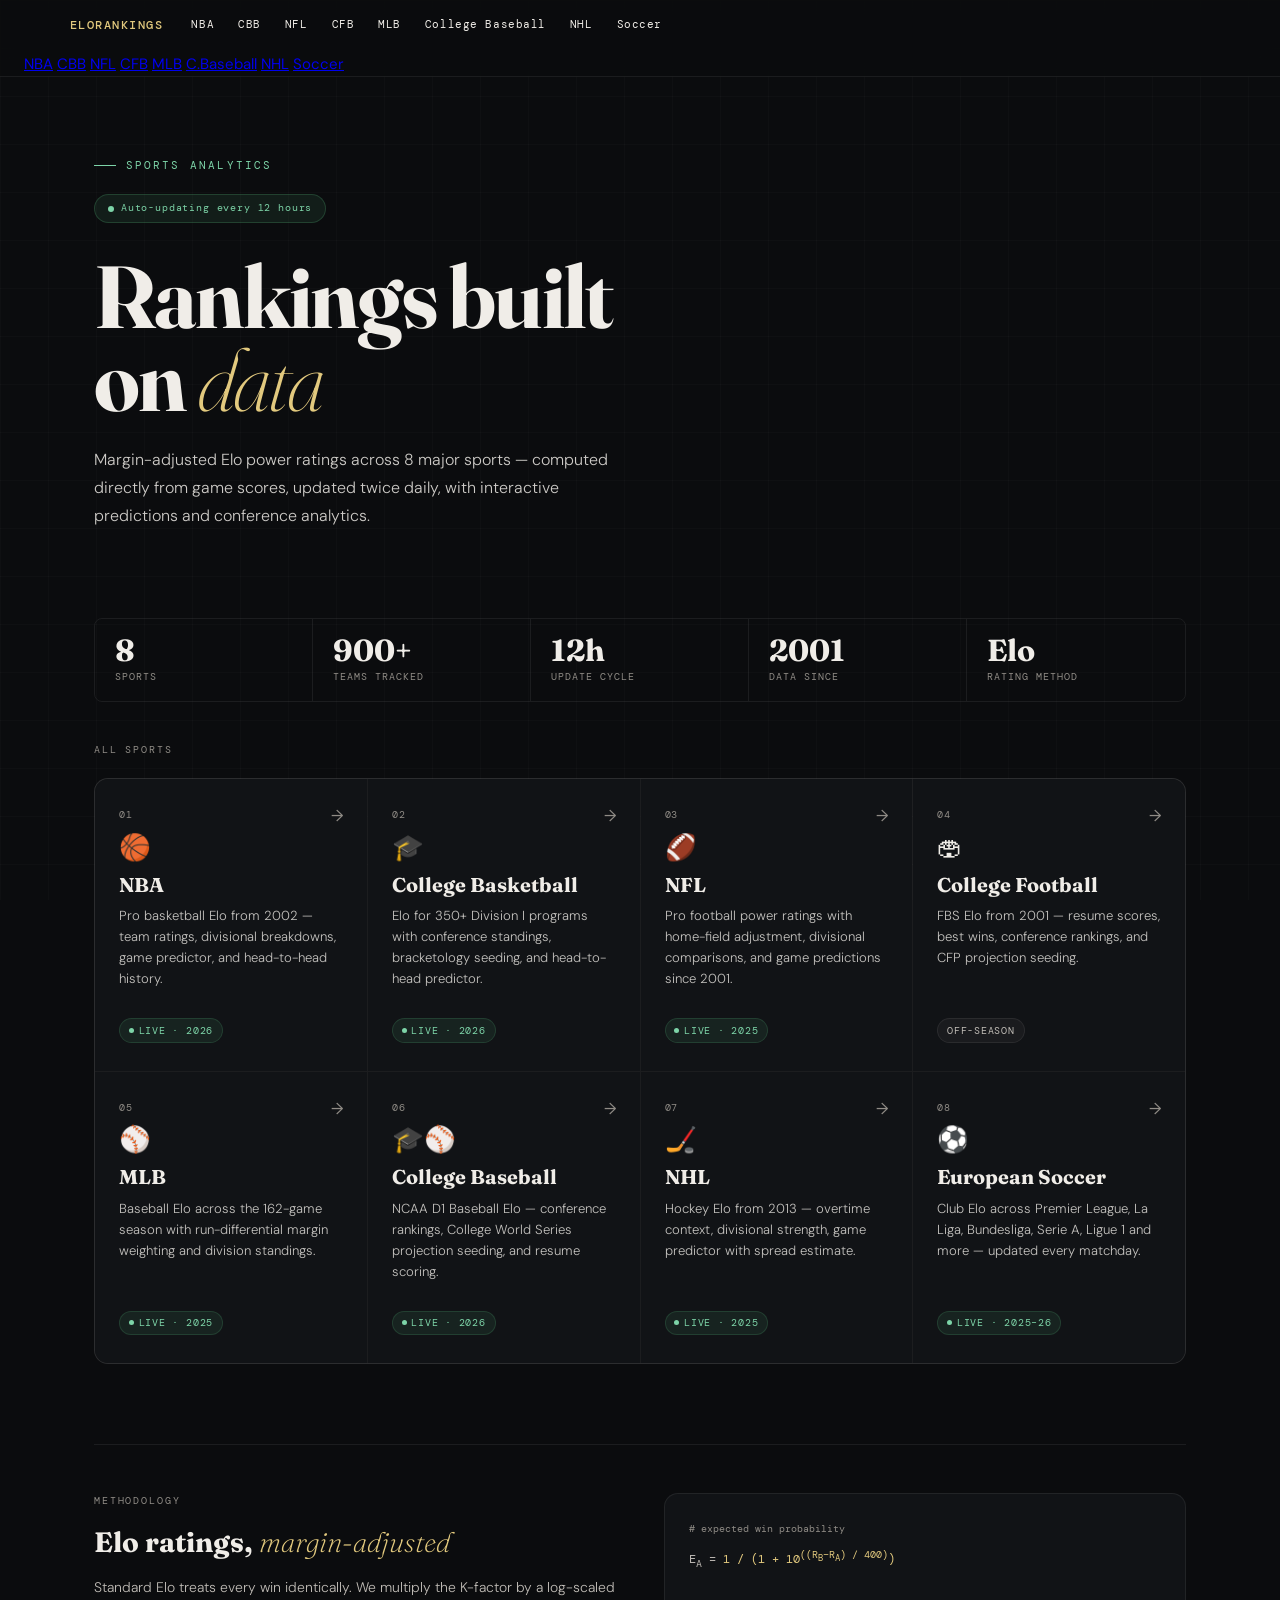
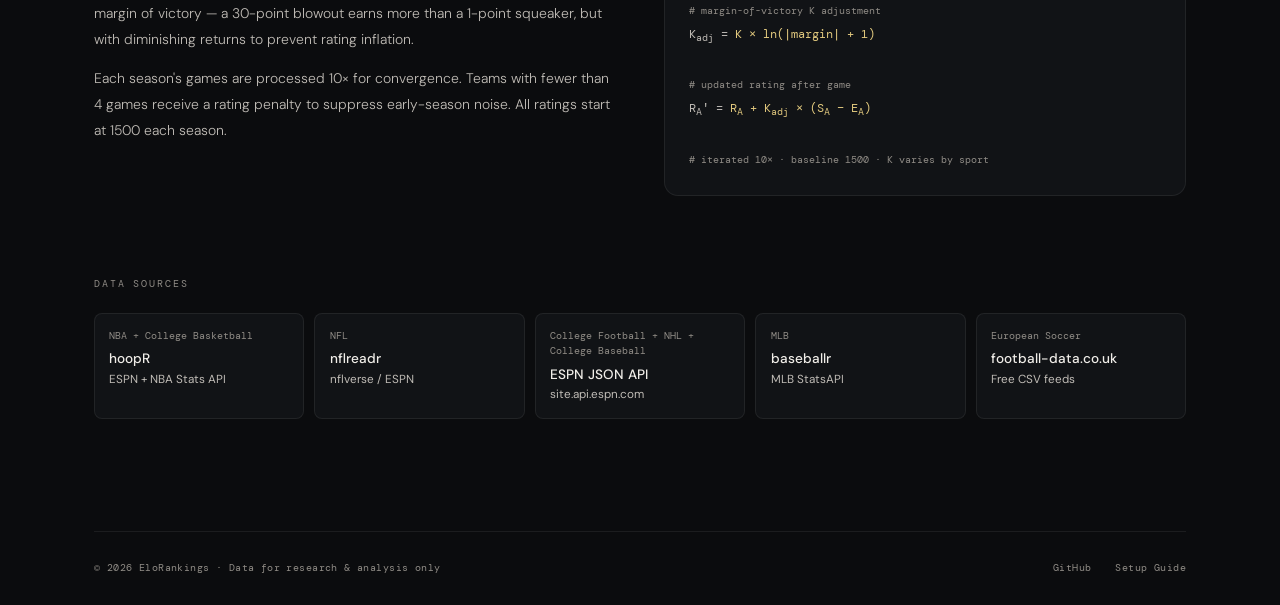
==== commit bb56393c: "Add files via upload" ====
--- a/docs/index.html
+++ b/docs/index.html
@@ -21,6 +21,16 @@
       <li><a href="sports/nhl.html">NHL</a></li>
       <li><a href="sports/soccer.html">Soccer</a></li>
     </ul>
+  </div>
+  <div class="nav-mobile-links">
+    <a href="sports/nba.html">NBA</a>
+    <a href="sports/cbb.html">CBB</a>
+    <a href="sports/nfl.html">NFL</a>
+    <a href="sports/cfb.html">CFB</a>
+    <a href="sports/mlb.html">MLB</a>
+    <a href="sports/cbase.html">C.Baseball</a>
+    <a href="sports/nhl.html">NHL</a>
+    <a href="sports/soccer.html">Soccer</a>
   </div>
 </nav>
 
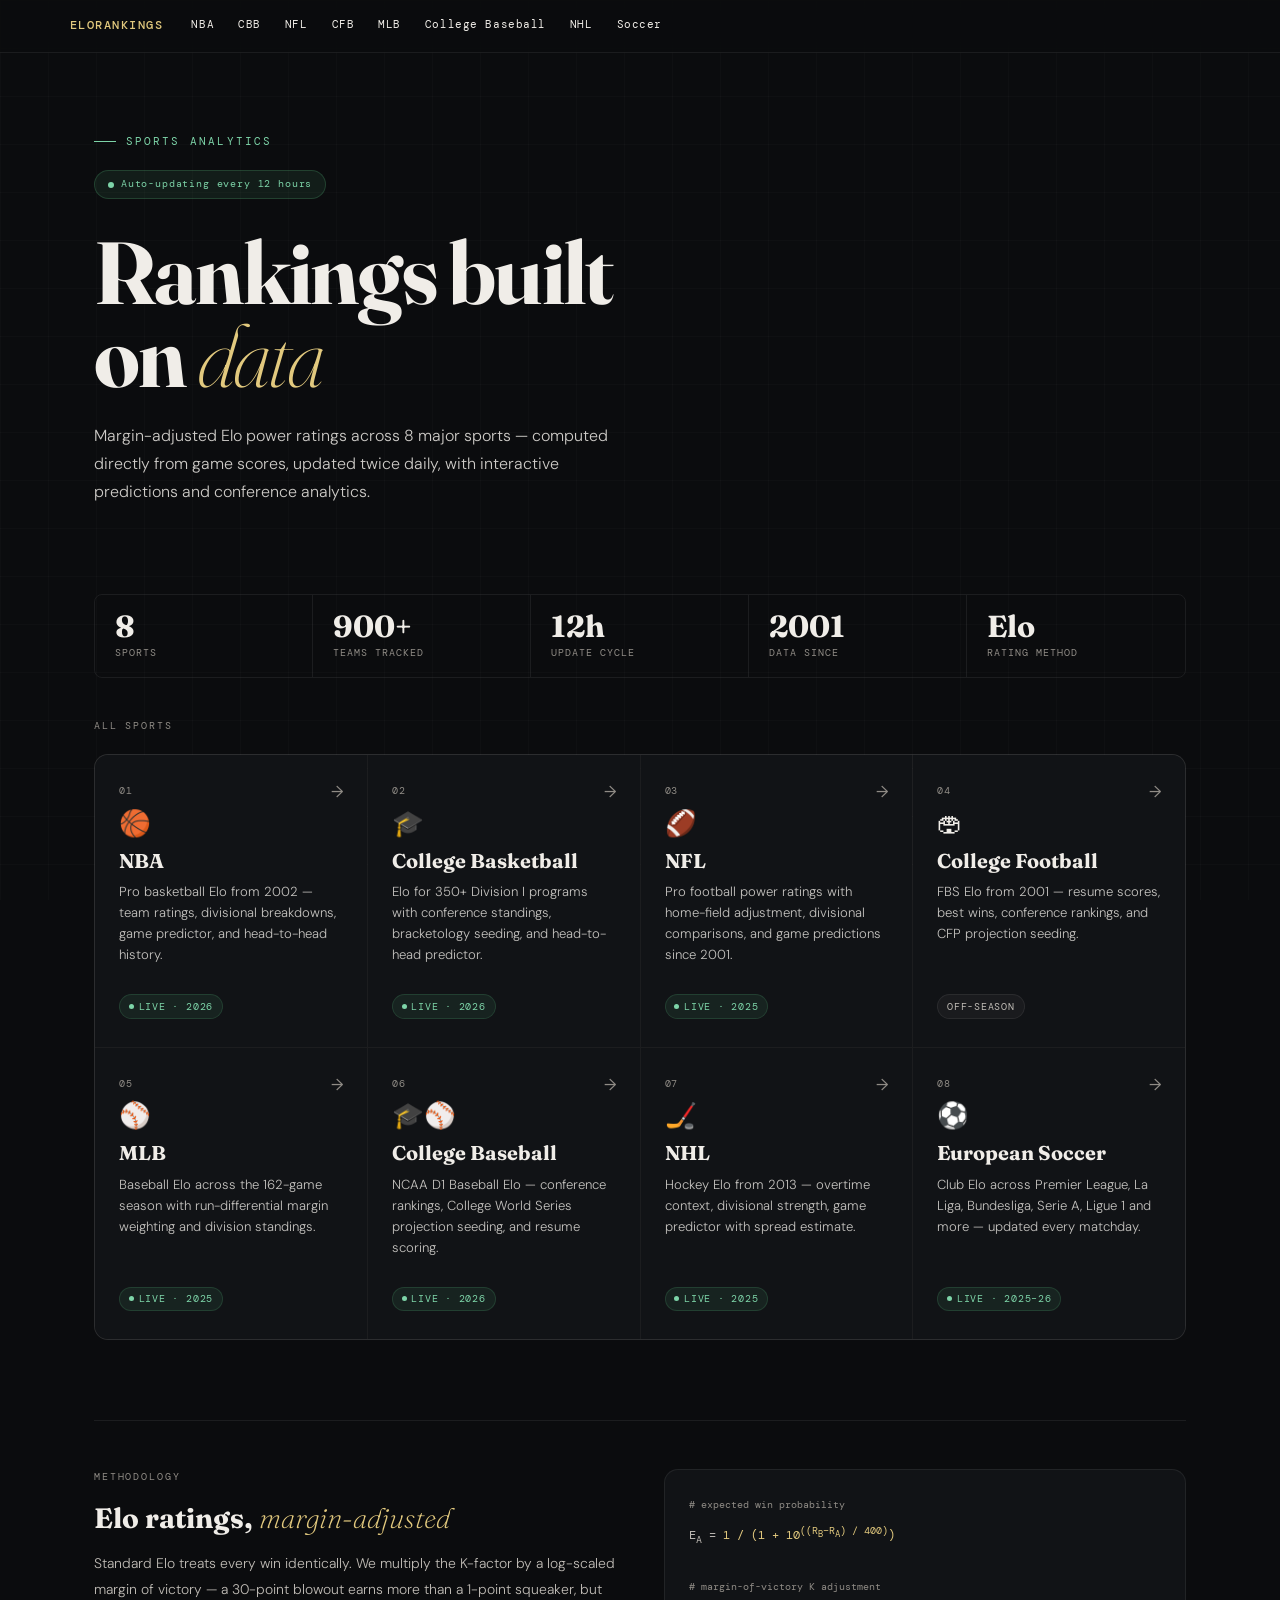
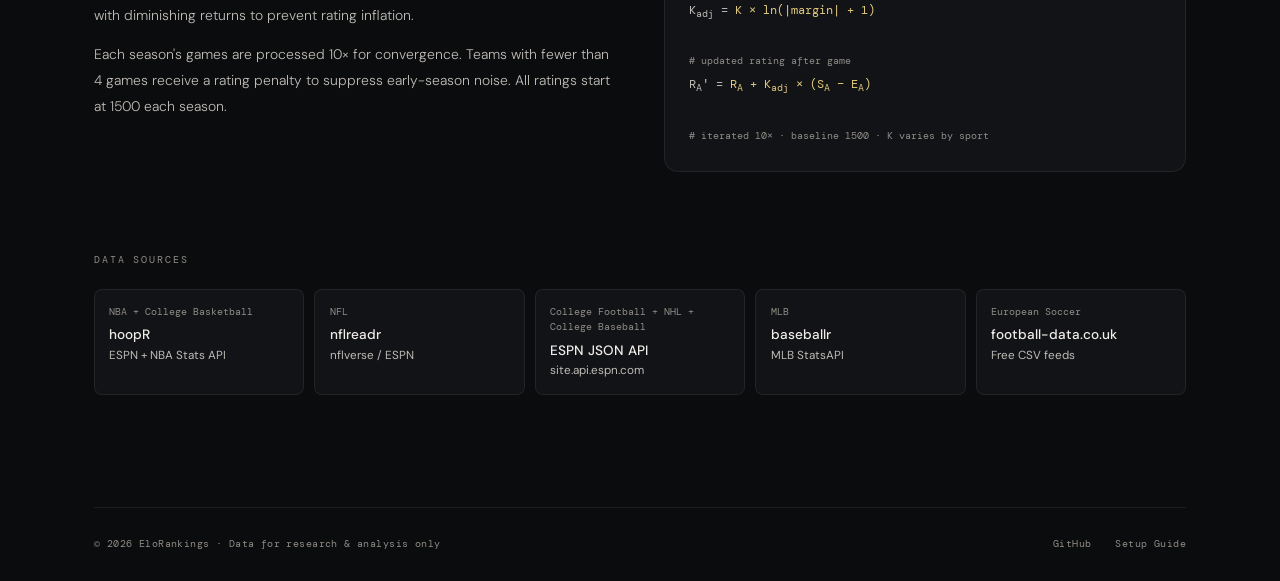
==== commit a0fe8be0: "Add files via upload" ====
--- a/docs/index.html
+++ b/docs/index.html
@@ -1,6 +1,14 @@
 <!DOCTYPE html>
 <html lang="en">
 <head>
+  <!-- Google Analytics 4 -->
+  <script async src="https://www.googletagmanager.com/gtag/js?id=G-BXB1QL8D8C"></script>
+  <script>
+    window.dataLayer = window.dataLayer || [];
+    function gtag(){dataLayer.push(arguments);}
+    gtag('js', new Date());
+    gtag('config', 'G-BXB1QL8D8C');
+  </script>
 <meta charset="UTF-8">
 <meta name="viewport" content="width=device-width, initial-scale=1.0">
 <title>EloRankings — Sports Power Ratings</title>
@@ -176,5 +184,21 @@
   m.hidden = !m.hidden;
 });
 </script>
+  <script>
+    // Track sport card clicks from homepage
+    document.addEventListener('click', function(e) {
+      var card = e.target.closest('a[href]');
+      if (!card) return;
+      var href = card.getAttribute('href') || '';
+      var sport = href.replace(/.*\//, '').replace('.html', '').toUpperCase();
+      if (typeof gtag === 'function' && href.includes('sports/')) {
+        gtag('event', 'sport_click', {
+          event_category: 'Homepage',
+          event_label: sport,
+          sport: sport
+        });
+      }
+    });
+  </script>
 </body>
 </html>
--- a/docs/css/style.css
+++ b/docs/css/style.css
@@ -277,3 +277,153 @@
 @media(max-width:768px) {
   .nav-links { display: none; }
 }
+
+/* ═══════════════════════════════════════════════════════════
+   MOBILE / TABLET RESPONSIVE
+   Breakpoints: tablet = 768px, mobile = 480px
+   Desktop layout unchanged above 768px.
+   ═══════════════════════════════════════════════════════════ */
+
+@media (max-width: 768px) {
+  /* Nav */
+  .nav-inner { padding: 0 1rem; }
+  .nav-links  { display: none; }   /* hide desktop links */
+  .nav-mobile-links {
+    display: flex;
+    flex-wrap: wrap;
+    gap: 0;
+    background: var(--bg2);
+    border-top: 1px solid var(--border);
+    padding: 0.5rem 1rem;
+  }
+  .nav-mobile-links a {
+    font-family: var(--font-mono);
+    font-size: 0.7rem;
+    color: var(--text-muted);
+    text-decoration: none;
+    padding: 0.4rem 0.6rem;
+    border-radius: var(--radius);
+    white-space: nowrap;
+  }
+  .nav-mobile-links a:hover { color: var(--accent); }
+
+  /* Page padding */
+  .page { padding: 0 1rem; }
+
+  /* Hero */
+  h1 { font-size: 2.5rem !important; }
+  .hero-sub { font-size: 0.88rem !important; }
+
+  /* Stat strip — 2 columns */
+  .stat-strip {
+    grid-template-columns: repeat(3, 1fr) !important;
+    gap: 0.5rem !important;
+  }
+
+  /* Sport cards — 1 column */
+  .sports-grid { grid-template-columns: 1fr !important; }
+  .sport-card  { padding: 1rem !important; }
+
+  /* Methodology grid — stack */
+  div[style*="grid-template-columns:1fr 1fr"] {
+    grid-template-columns: 1fr !important;
+    gap: 1.5rem !important;
+  }
+
+  /* Data sources grid */
+  div[style*="grid-template-columns:repeat(auto-fill"] {
+    grid-template-columns: 1fr 1fr !important;
+  }
+
+  /* Page header on sport pages */
+  .page-header h1 { font-size: 2rem !important; }
+
+  /* Season picker — scrollable row */
+  #seasonPicker {
+    display: flex !important;
+    flex-wrap: nowrap !important;
+    overflow-x: auto !important;
+    -webkit-overflow-scrolling: touch !important;
+    gap: 0.4rem !important;
+    padding-bottom: 0.25rem !important;
+    scrollbar-width: none !important;
+  }
+  #seasonPicker::-webkit-scrollbar { display: none; }
+  .season-btn { flex-shrink: 0 !important; }
+
+  /* Tabs — horizontal scroll */
+  .tabs {
+    display: flex !important;
+    flex-wrap: nowrap !important;
+    overflow-x: auto !important;
+    -webkit-overflow-scrolling: touch !important;
+    gap: 0 !important;
+    border-bottom: 1px solid var(--border) !important;
+    scrollbar-width: none !important;
+  }
+  .tabs::-webkit-scrollbar { display: none; }
+  .tab {
+    flex-shrink: 0 !important;
+    font-size: 0.68rem !important;
+    padding: 0.5rem 0.75rem !important;
+    white-space: nowrap !important;
+  }
+
+  /* Summary cards — 2 columns */
+  .summary-cards {
+    grid-template-columns: repeat(2, 1fr) !important;
+    gap: 0.5rem !important;
+  }
+  .stat-card-val { font-size: 1.4rem !important; }
+
+  /* Controls — stack */
+  .controls {
+    flex-wrap: wrap !important;
+    gap: 0.5rem !important;
+  }
+  .ctrl-group { flex: 1 1 140px !important; }
+  .search-wrap { flex: 1 1 100% !important; }
+
+  /* Table — horizontal scroll */
+  .table-wrap {
+    overflow-x: auto !important;
+    -webkit-overflow-scrolling: touch !important;
+    margin: 0 -1rem !important;
+    padding: 0 1rem !important;
+  }
+  .tbl { min-width: 600px !important; }
+  td.team-name { max-width: 120px; overflow: hidden; text-overflow: ellipsis; white-space: nowrap; }
+
+  /* Predictor — stack teams vertically */
+  .pred-result .prob-nums {
+    flex-direction: column !important;
+    gap: 0.25rem !important;
+    font-size: 1.5rem !important;
+  }
+
+  /* History/tracker canvas — shorter */
+  .history-canvas-wrap { height: 220px !important; }
+
+  /* Conf history select */
+  #confHistSelect { width: 100% !important; }
+
+  /* Greatest teams table */
+  .greatest-wrap .table-wrap { margin: 0 -1rem !important; }
+}
+
+@media (max-width: 480px) {
+  h1 { font-size: 2rem !important; }
+  .stat-strip { grid-template-columns: repeat(2, 1fr) !important; }
+  .summary-cards { grid-template-columns: 1fr 1fr !important; }
+  .sport-card { padding: 0.85rem !important; }
+  .tab { font-size: 0.62rem !important; padding: 0.4rem 0.55rem !important; }
+  .tbl { min-width: 480px !important; }
+  .page { padding: 0 0.75rem; }
+  .history-canvas-wrap { height: 180px !important; }
+}
+
+/* Nav mobile links visible only on mobile */
+.nav-mobile-links { display: none; }
+@media (max-width: 768px) {
+  .nav-mobile-links { display: flex; }
+}
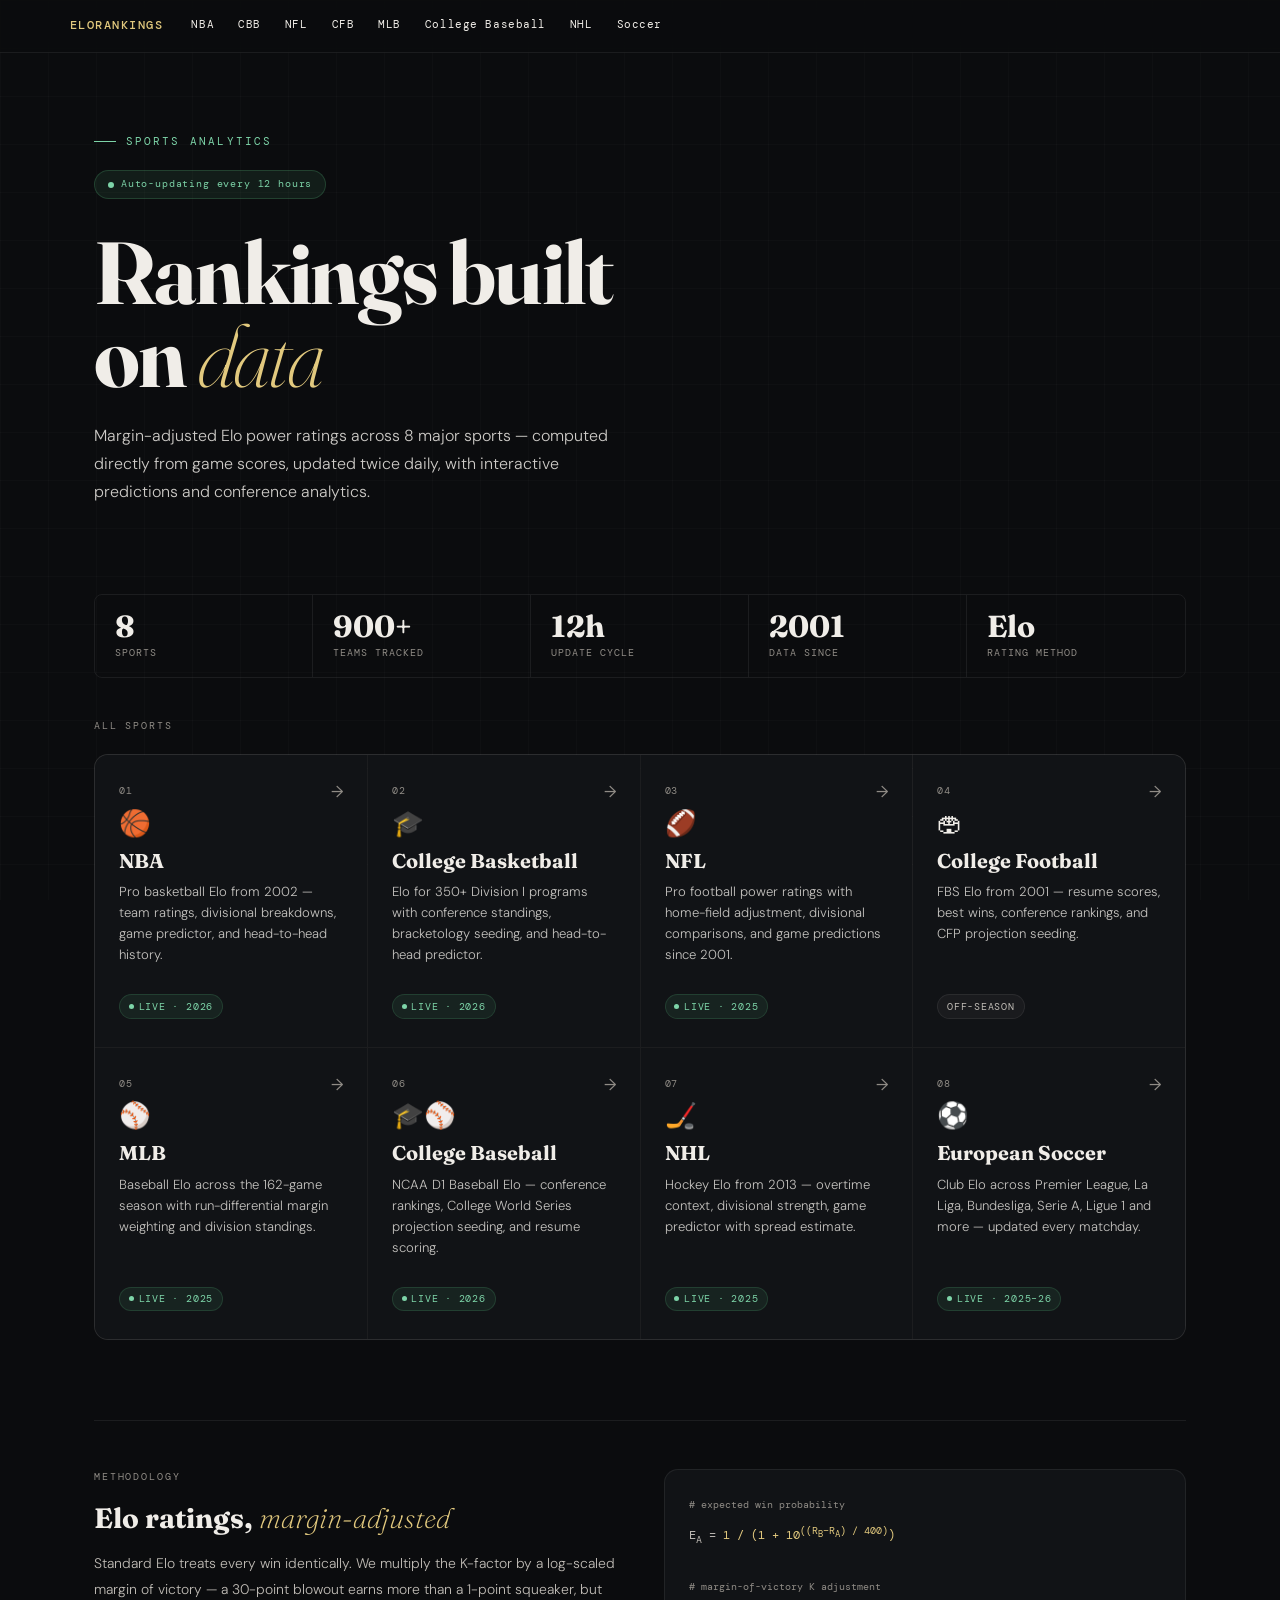
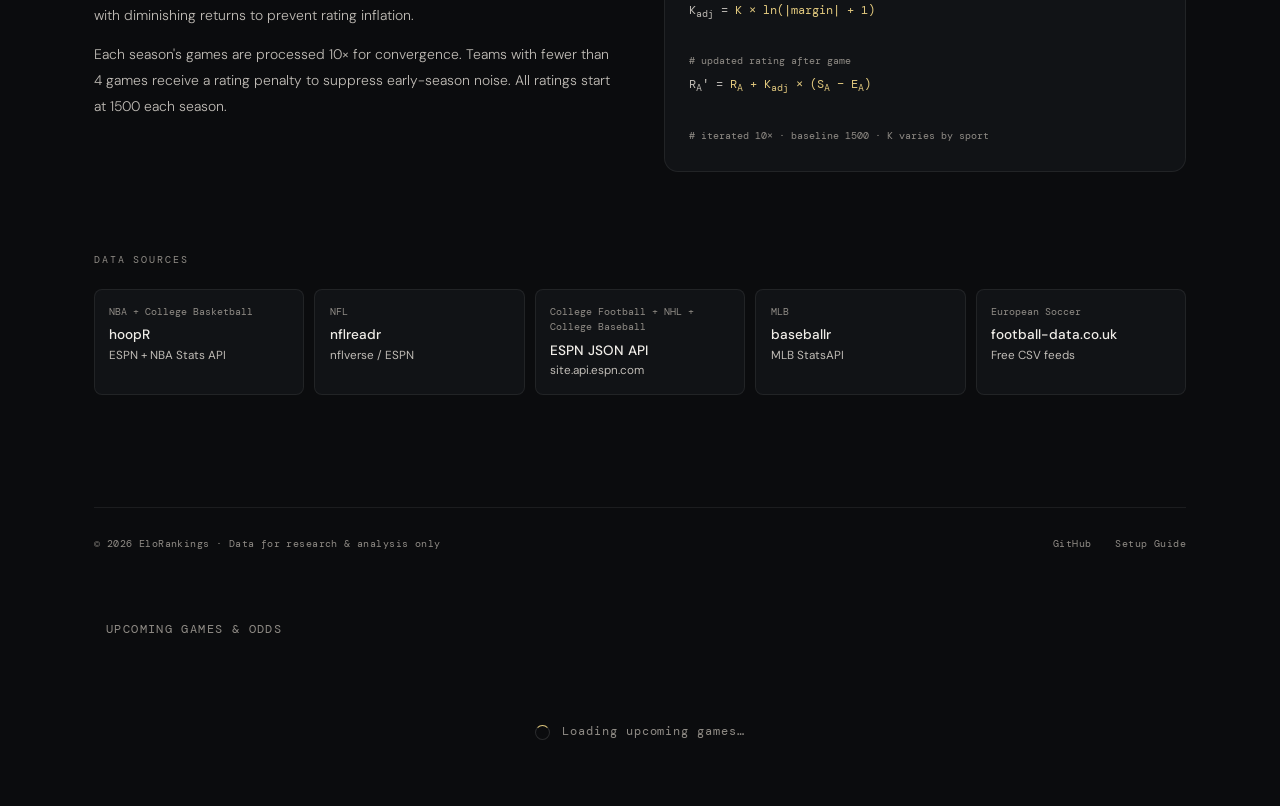
==== commit 03918fb6: "Add files via upload" ====
--- a/docs/index.html
+++ b/docs/index.html
@@ -184,6 +184,15 @@
   m.hidden = !m.hidden;
 });
 </script>
+
+  <!-- Lines & Odds Section -->
+  <div style="margin-top:2.5rem;max-width:1100px;margin-left:auto;margin-right:auto;padding:0 1rem" class="fade-up-3">
+    <div style="font-size:0.72rem;font-family:var(--font-mono);letter-spacing:0.12em;text-transform:uppercase;color:var(--text-dim);margin-bottom:1.25rem">Upcoming Games &amp; Odds</div>
+    <div id="lines-root">
+      <div class="loading"><div class="spinner"></div>Loading upcoming games…</div>
+    </div>
+  </div>
+
   <script>
     // Track sport card clicks from homepage
     document.addEventListener('click', function(e) {
@@ -200,5 +209,13 @@
       }
     });
   </script>
+  <script src="js/lines.js?v=27"></script>
+  <script>
+    document.addEventListener('DOMContentLoaded', function(){
+      if(document.getElementById('lines-root')) window.initLinesPage();
+    });
+  </script>
 </body>
 </html>
+
+
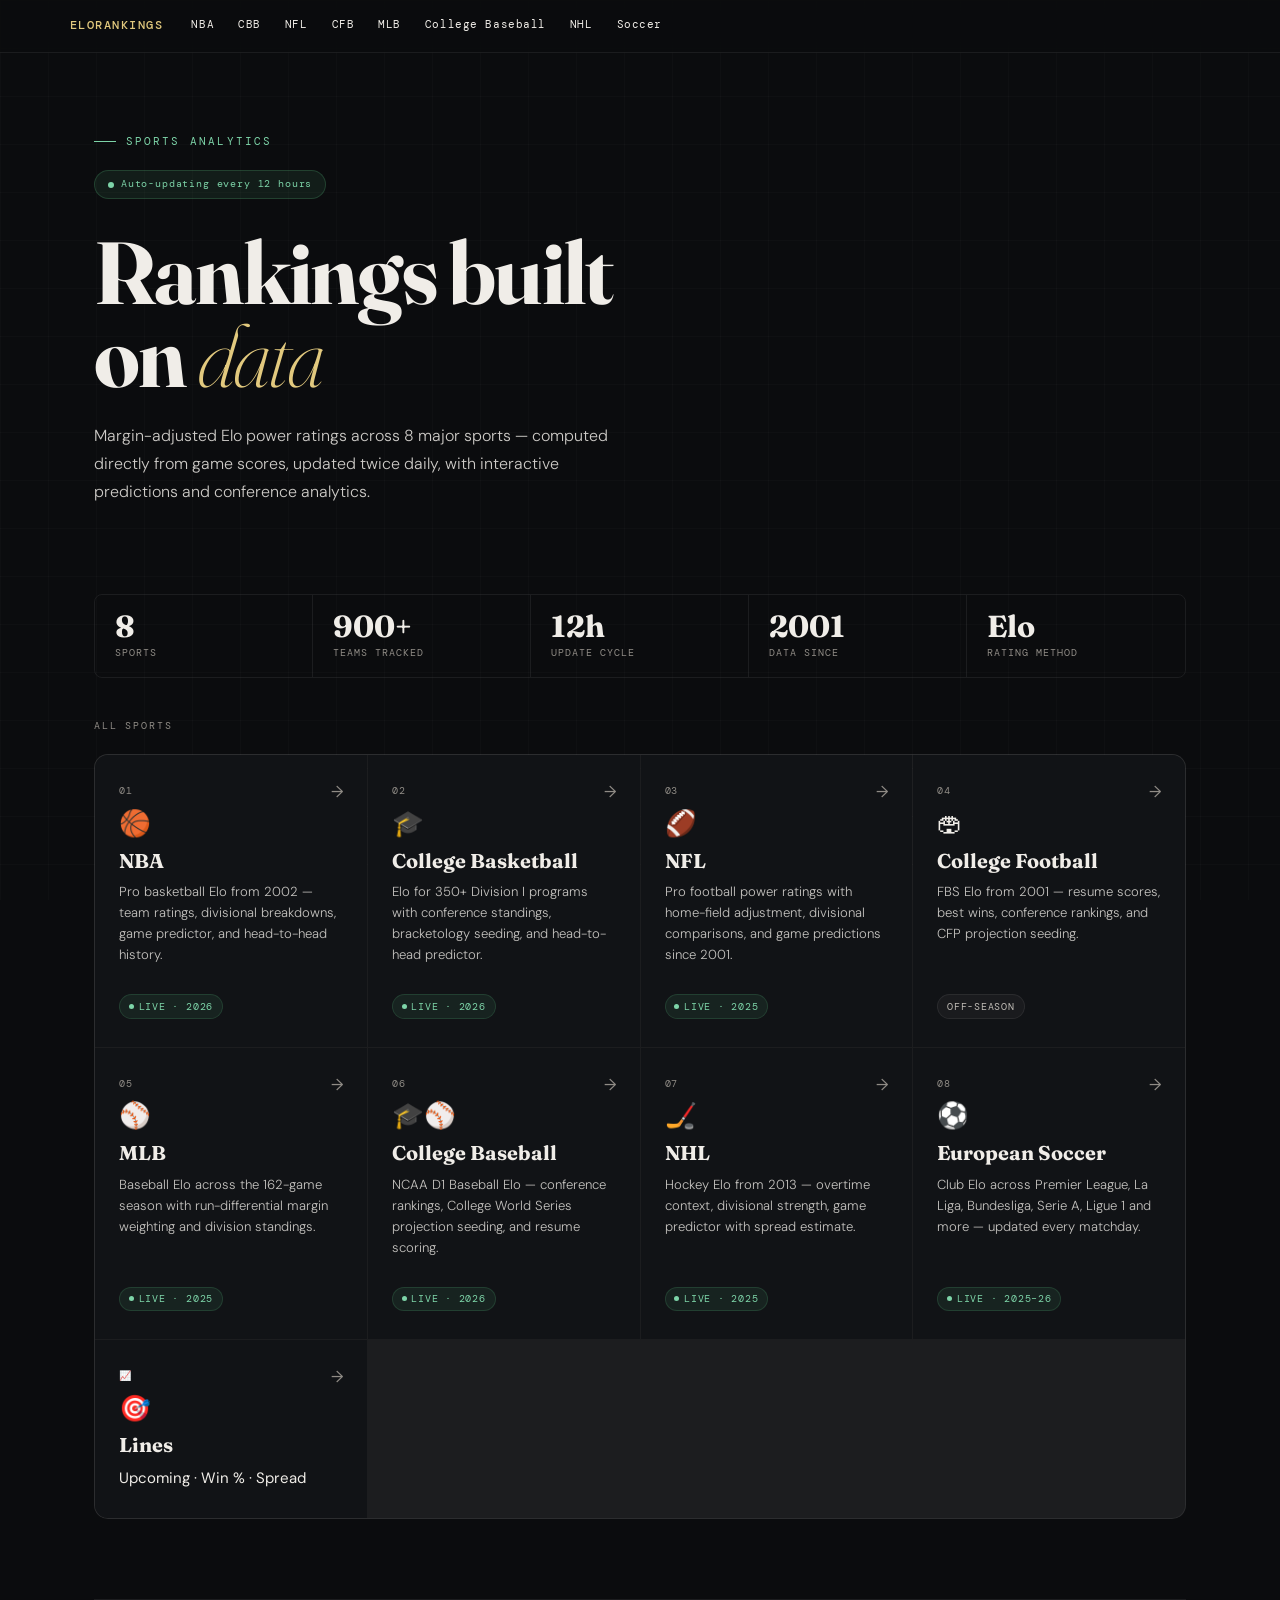
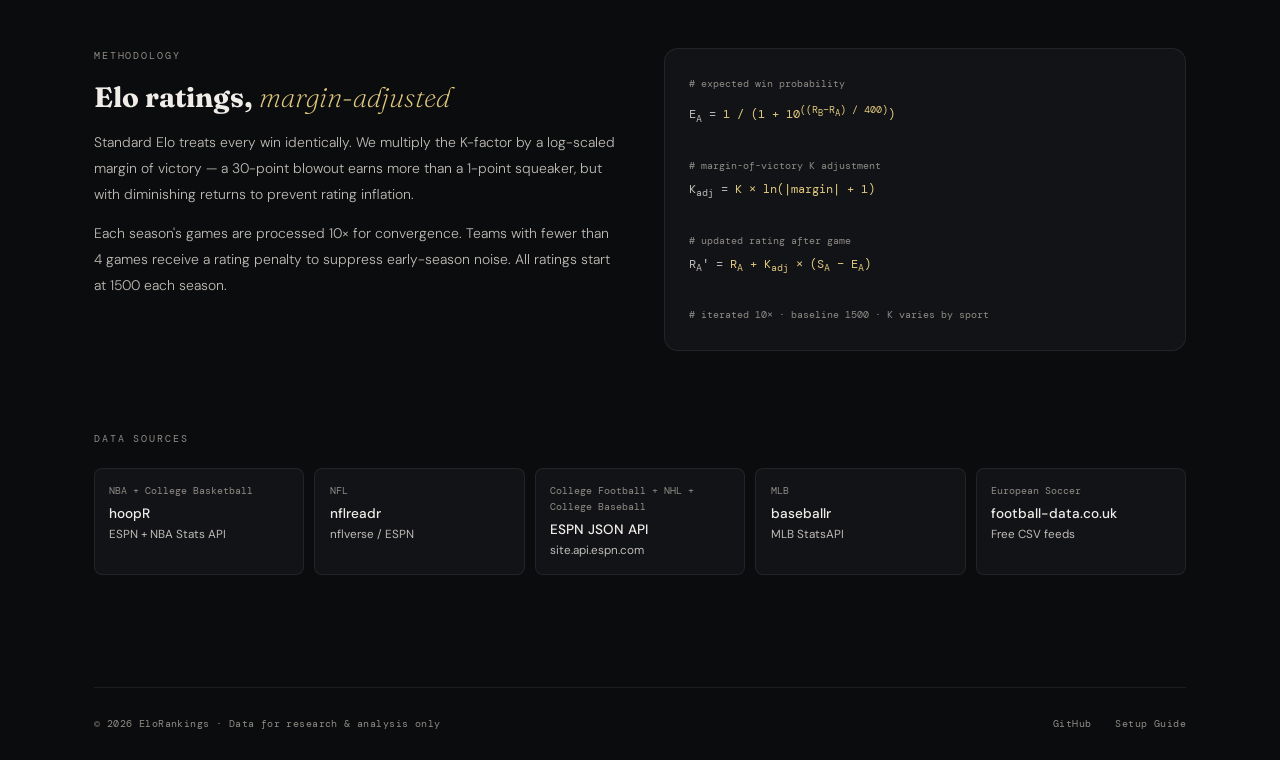
==== commit fbaad035: "Add files via upload" ====
--- a/docs/index.html
+++ b/docs/index.html
@@ -117,6 +117,12 @@
       <div class="card-desc">Club Elo across Premier League, La Liga, Bundesliga, Serie A, Ligue 1 and more — updated every matchday.</div>
       <span class="card-tag tag-live">Live · 2025–26</span>
     </a>
+    <a class="sport-card" href="lines.html">
+      <span class="card-arrow">→</span><span class="card-num">📈</span>
+      <div class="card-emoji">🎯</div>
+      <div class="card-title">Lines</div>
+      <div class="card-sub">Upcoming · Win % · Spread</div>
+    </a>
   </div>
 
   <div style="display:grid;grid-template-columns:1fr 1fr;gap:3rem;padding:3rem 0 5rem;border-top:1px solid var(--border)">
@@ -185,12 +191,6 @@
 });
 </script>
 
-  <!-- Lines & Odds Section -->
-  <div style="margin-top:2.5rem;max-width:1100px;margin-left:auto;margin-right:auto;padding:0 1rem" class="fade-up-3">
-    <div style="font-size:0.72rem;font-family:var(--font-mono);letter-spacing:0.12em;text-transform:uppercase;color:var(--text-dim);margin-bottom:1.25rem">Upcoming Games &amp; Odds</div>
-    <div id="lines-root">
-      <div class="loading"><div class="spinner"></div>Loading upcoming games…</div>
-    </div>
   </div>
 
   <script>
@@ -209,13 +209,6 @@
       }
     });
   </script>
-  <script src="js/lines.js?v=27"></script>
-  <script>
-    document.addEventListener('DOMContentLoaded', function(){
-      if(document.getElementById('lines-root')) window.initLinesPage();
-    });
-  </script>
 </body>
 </html>
 
-
--- a/docs/css/style.css
+++ b/docs/css/style.css
@@ -5,7 +5,7 @@
 
 *,*::before,*::after{box-sizing:border-box;margin:0;padding:0}
 
-:root{
+:root{color-scheme:dark;
   --bg:#0b0c0e; --bg2:#111316; --bg3:#181b1f; --bg4:#1e2228;
   --border:rgba(255,255,255,0.07); --border-md:rgba(255,255,255,0.13); --border-hi:rgba(255,255,255,0.22);
   --text:#f0ede8; --text-muted:#c0bcb6; --text-dim:#908c86;
@@ -106,9 +106,14 @@
 .controls{display:flex;flex-wrap:wrap;gap:0.6rem;align-items:center;margin-bottom:1.25rem}
 .ctrl-group{display:flex;align-items:center;gap:0.4rem}
 .ctrl-label{font-family:var(--font-mono);font-size:0.62rem;letter-spacing:0.1em;text-transform:uppercase;color:var(--text-muted)}
+/* Disable Safari native picker appearance on multi-selects */
+select[multiple]{-webkit-appearance:none;appearance:none;overflow-y:auto;border-radius:var(--radius)}
 select,input[type=text],input[type=search]{background:var(--bg3);border:1px solid var(--border-md);border-radius:var(--radius);color:var(--text);font-family:var(--font-mono);font-size:0.75rem;padding:0.38rem 0.7rem;outline:none;transition:border-color 0.15s;cursor:pointer}
+select{-webkit-appearance:auto}
+select[multiple]{-webkit-appearance:none}
 select:hover,input:hover{border-color:var(--border-hi)}
 select:focus,input:focus{border-color:var(--accent)}
+option{background:var(--bg3);color:var(--text)}
 .btn{background:var(--bg3);border:1px solid var(--border-md);border-radius:var(--radius);color:var(--text-muted);font-family:var(--font-mono);font-size:0.72rem;padding:0.38rem 0.85rem;cursor:pointer;transition:all 0.15s;letter-spacing:0.04em}
 .btn:hover{border-color:var(--border-hi);color:var(--text)}
 .btn.primary{background:var(--accent-dim);border-color:rgba(226,201,126,0.35);color:var(--accent)}
@@ -427,3 +432,65 @@
 @media (max-width: 768px) {
   .nav-mobile-links { display: flex; }
 }
+
+/* ── Lines & Odds ─────────────────────────────────────────── */
+.lines-header{ display:flex; justify-content:space-between; align-items:flex-start; margin-bottom:0.75rem; flex-wrap:wrap; gap:0.5rem; }
+.lines-title{ font-size:1rem; font-weight:700; }
+.lines-sub{ font-family:var(--font-mono); font-size:0.65rem; color:var(--text-dim); margin-top:0.15rem; }
+
+.lines-filter-row{ display:flex; gap:0.4rem; flex-wrap:wrap; }
+.lines-filter-btn{
+  font-family:var(--font-mono); font-size:0.68rem;
+  padding:0.28rem 0.75rem; border-radius:2rem;
+  border:1px solid var(--border); background:var(--bg2);
+  color:var(--text-muted); cursor:pointer; transition:all 0.15s;
+}
+.lines-filter-btn:hover{ border-color:var(--accent); color:var(--accent); }
+.lines-filter-btn.active{ background:var(--accent); color:#1a1611; border-color:var(--accent); font-weight:600; }
+
+.lines-game-card{
+  background:var(--bg2); border:1px solid var(--border);
+  border-radius:var(--radius-lg); padding:0.8rem 0.95rem;
+  margin-bottom:0.55rem;
+}
+.lines-meta{ display:flex; align-items:center; gap:0.45rem; margin-bottom:0.55rem; flex-wrap:wrap; }
+.lines-badge{
+  font-family:var(--font-mono); font-size:0.55rem; letter-spacing:0.08em;
+  text-transform:uppercase; background:var(--bg3); border:1px solid var(--border);
+  padding:0.12rem 0.45rem; border-radius:2rem; color:var(--text-dim);
+}
+.lines-time{ font-family:var(--font-mono); font-size:0.63rem; color:var(--text-dim); }
+.lines-neutral{ font-family:var(--font-mono); font-size:0.55rem; color:var(--accent); }
+
+.lines-matchup{ display:grid; grid-template-columns:1fr 160px 1fr; align-items:center; gap:0.6rem; }
+.lines-team{ display:flex; flex-direction:column; gap:0.12rem; }
+.lines-team-r{ text-align:right; }
+.lines-tname{ font-size:0.82rem; font-weight:600; }
+.lines-elo{ font-family:var(--font-mono); font-size:0.58rem; color:var(--text-dim); }
+
+.lines-mid{ display:flex; flex-direction:column; gap:0.22rem; }
+.lines-prob-bar{ height:5px; border-radius:3px; display:flex; overflow:hidden; }
+.lines-probs{
+  display:flex; justify-content:space-between; align-items:center;
+  font-family:var(--font-mono); font-size:0.7rem; font-weight:600;
+}
+.lines-draw{ font-size:0.58rem; color:var(--text-dim); font-weight:400; }
+.lines-spread-row{ display:flex; justify-content:space-between; align-items:center; margin-top:0.1rem; }
+.lines-spread-label{ font-family:var(--font-mono); font-size:0.55rem; color:var(--text-dim); }
+.lines-spread-home{ font-family:var(--font-mono); font-size:0.68rem; font-weight:600; color:var(--text); }
+
+.lines-note{
+  margin-top:0.85rem; font-family:var(--font-mono); font-size:0.6rem;
+  color:var(--text-dim); line-height:1.6;
+  padding:0.6rem 0.75rem; background:var(--bg2);
+  border:1px solid var(--border); border-radius:var(--radius);
+}
+
+@media(max-width:580px){
+  .lines-matchup{ grid-template-columns:1fr; }
+  .lines-team-r{ text-align:left; }
+  .lines-mid{ border-top:1px solid var(--border); border-bottom:1px solid var(--border); padding:0.4rem 0; }
+}
+
+.lines-spd{ font-family:var(--font-mono); font-size:0.7rem; font-weight:600; color:var(--accent); margin-top:0.1rem; }
+.lines-spd-r{ text-align:right; }
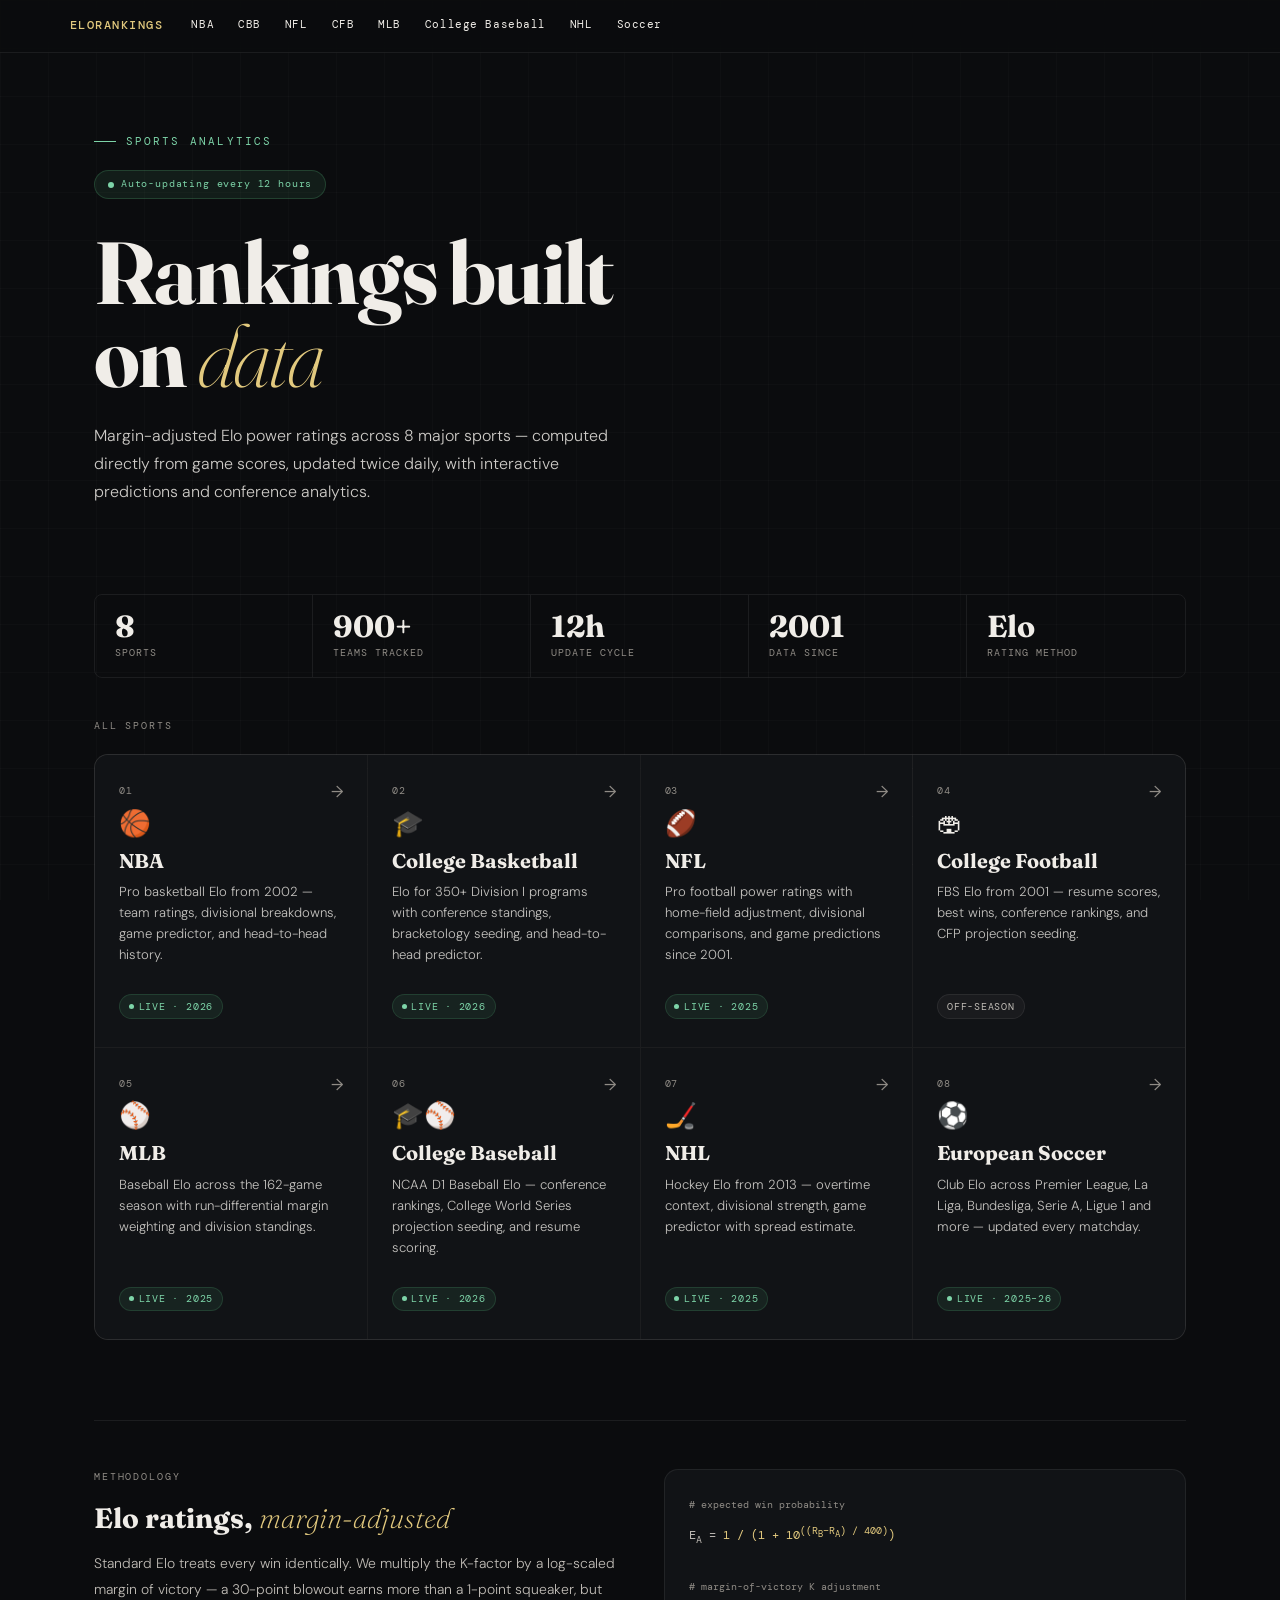
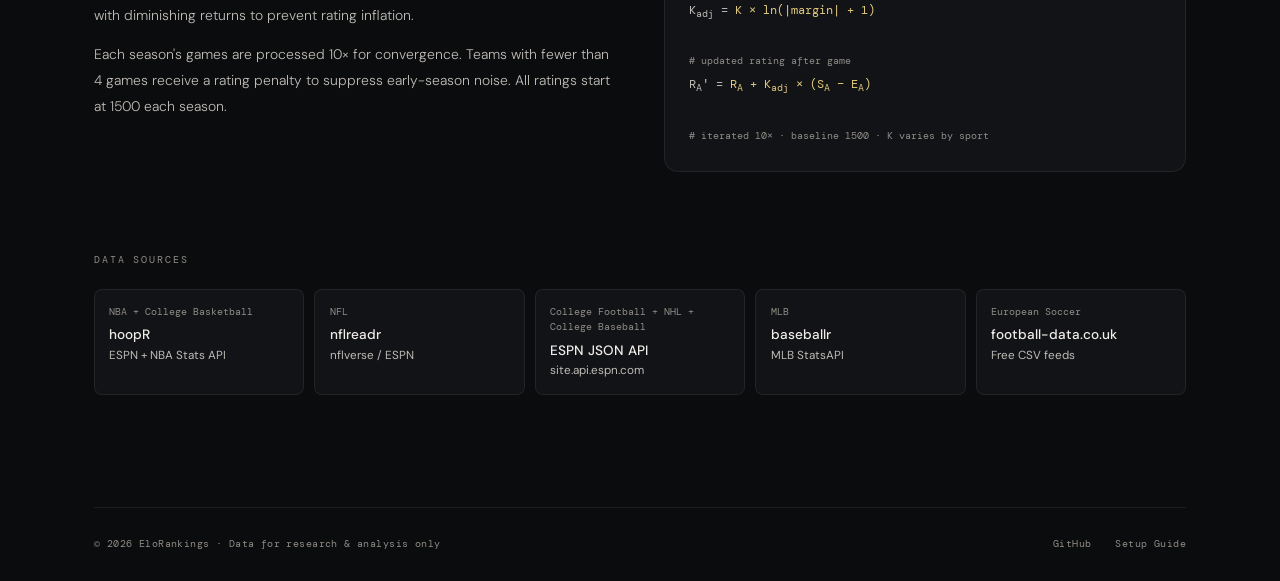
==== commit c16c2551: "Add files via upload" ====
--- a/docs/index.html
+++ b/docs/index.html
@@ -117,12 +117,6 @@
       <div class="card-desc">Club Elo across Premier League, La Liga, Bundesliga, Serie A, Ligue 1 and more — updated every matchday.</div>
       <span class="card-tag tag-live">Live · 2025–26</span>
     </a>
-    <a class="sport-card" href="lines.html">
-      <span class="card-arrow">→</span><span class="card-num">📈</span>
-      <div class="card-emoji">🎯</div>
-      <div class="card-title">Lines</div>
-      <div class="card-sub">Upcoming · Win % · Spread</div>
-    </a>
   </div>
 
   <div style="display:grid;grid-template-columns:1fr 1fr;gap:3rem;padding:3rem 0 5rem;border-top:1px solid var(--border)">
--- a/docs/css/style.css
+++ b/docs/css/style.css
@@ -433,64 +433,106 @@
   .nav-mobile-links { display: flex; }
 }
 
-/* ── Lines & Odds ─────────────────────────────────────────── */
-.lines-header{ display:flex; justify-content:space-between; align-items:flex-start; margin-bottom:0.75rem; flex-wrap:wrap; gap:0.5rem; }
-.lines-title{ font-size:1rem; font-weight:700; }
-.lines-sub{ font-family:var(--font-mono); font-size:0.65rem; color:var(--text-dim); margin-top:0.15rem; }
-
-.lines-filter-row{ display:flex; gap:0.4rem; flex-wrap:wrap; }
-.lines-filter-btn{
-  font-family:var(--font-mono); font-size:0.68rem;
-  padding:0.28rem 0.75rem; border-radius:2rem;
-  border:1px solid var(--border); background:var(--bg2);
-  color:var(--text-muted); cursor:pointer; transition:all 0.15s;
-}
-.lines-filter-btn:hover{ border-color:var(--accent); color:var(--accent); }
-.lines-filter-btn.active{ background:var(--accent); color:#1a1611; border-color:var(--accent); font-weight:600; }
-
-.lines-game-card{
-  background:var(--bg2); border:1px solid var(--border);
-  border-radius:var(--radius-lg); padding:0.8rem 0.95rem;
-  margin-bottom:0.55rem;
-}
-.lines-meta{ display:flex; align-items:center; gap:0.45rem; margin-bottom:0.55rem; flex-wrap:wrap; }
-.lines-badge{
-  font-family:var(--font-mono); font-size:0.55rem; letter-spacing:0.08em;
-  text-transform:uppercase; background:var(--bg3); border:1px solid var(--border);
-  padding:0.12rem 0.45rem; border-radius:2rem; color:var(--text-dim);
-}
-.lines-time{ font-family:var(--font-mono); font-size:0.63rem; color:var(--text-dim); }
-.lines-neutral{ font-family:var(--font-mono); font-size:0.55rem; color:var(--accent); }
-
-.lines-matchup{ display:grid; grid-template-columns:1fr 160px 1fr; align-items:center; gap:0.6rem; }
-.lines-team{ display:flex; flex-direction:column; gap:0.12rem; }
-.lines-team-r{ text-align:right; }
-.lines-tname{ font-size:0.82rem; font-weight:600; }
-.lines-elo{ font-family:var(--font-mono); font-size:0.58rem; color:var(--text-dim); }
-
-.lines-mid{ display:flex; flex-direction:column; gap:0.22rem; }
-.lines-prob-bar{ height:5px; border-radius:3px; display:flex; overflow:hidden; }
-.lines-probs{
+/* Spread and odds rows */
+.lines-row2{
   display:flex; justify-content:space-between; align-items:center;
-  font-family:var(--font-mono); font-size:0.7rem; font-weight:600;
-}
-.lines-draw{ font-size:0.58rem; color:var(--text-dim); font-weight:400; }
-.lines-spread-row{ display:flex; justify-content:space-between; align-items:center; margin-top:0.1rem; }
-.lines-spread-label{ font-family:var(--font-mono); font-size:0.55rem; color:var(--text-dim); }
-.lines-spread-home{ font-family:var(--font-mono); font-size:0.68rem; font-weight:600; color:var(--text); }
+  border-top:1px solid var(--border); padding-top:0.22rem;
+}
+.lines-row2-label{
+  font-family:var(--font-mono); font-size:0.52rem;
+  text-transform:uppercase; letter-spacing:0.08em; color:var(--text-dim);
+}
+.lines-spd-val{
+  font-family:var(--font-mono); font-size:0.68rem; font-weight:600; color:var(--text);
+}
+.lines-ml{
+  font-family:var(--font-mono); font-size:0.72rem; font-weight:700;
+}
+.lines-fav{ color:var(--accent); }
+.lines-dog{ color:var(--blue-hi); }
 
 .lines-note{
-  margin-top:0.85rem; font-family:var(--font-mono); font-size:0.6rem;
+  margin-top:1rem; font-family:var(--font-mono); font-size:0.6rem;
   color:var(--text-dim); line-height:1.6;
   padding:0.6rem 0.75rem; background:var(--bg2);
   border:1px solid var(--border); border-radius:var(--radius);
 }
 
-@media(max-width:580px){
-  .lines-matchup{ grid-template-columns:1fr; }
+@media(max-width:600px){
+  .lines-matchup{ grid-template-columns:1fr; gap:0.5rem; }
   .lines-team-r{ text-align:left; }
   .lines-mid{ border-top:1px solid var(--border); border-bottom:1px solid var(--border); padding:0.4rem 0; }
 }
 
-.lines-spd{ font-family:var(--font-mono); font-size:0.7rem; font-weight:600; color:var(--accent); margin-top:0.1rem; }
-.lines-spd-r{ text-align:right; }
+/* ── Lines page ───────────────────────────────────────────── */
+.lines-sub-btn {
+  font-family:var(--font-mono); font-size:0.65rem;
+  padding:0.25rem 0.65rem; border-radius:2rem;
+  border:1px solid var(--border); background:var(--bg2);
+  color:var(--text-muted); cursor:pointer; transition:all 0.15s;
+}
+.lines-sub-btn:hover { border-color:var(--accent); color:var(--accent); }
+.lines-sub-btn.active { background:var(--accent); color:#1a1611; border-color:var(--accent); font-weight:600; }
+
+.lines-game-card {
+  background:var(--bg2); border:1px solid var(--border);
+  border-radius:var(--radius-lg); padding:0.85rem 1rem;
+  margin-bottom:0.6rem; transition:border-color 0.15s;
+}
+.lines-game-card:hover { border-color:var(--border-md); }
+
+.lines-meta {
+  display:flex; align-items:center; gap:0.45rem;
+  margin-bottom:0.6rem; flex-wrap:wrap;
+}
+.lines-badge {
+  font-family:var(--font-mono); font-size:0.55rem;
+  letter-spacing:0.08em; text-transform:uppercase;
+  background:var(--bg3); border:1px solid var(--border);
+  padding:0.12rem 0.45rem; border-radius:2rem; color:var(--text-dim);
+}
+.lines-time  { font-family:var(--font-mono); font-size:0.63rem; color:var(--text-dim); }
+.lines-neutral { font-family:var(--font-mono); font-size:0.55rem; color:var(--accent); }
+
+.lines-matchup {
+  display:grid; grid-template-columns:1fr 180px 1fr;
+  align-items:center; gap:0.75rem;
+}
+.lines-team   { display:flex; flex-direction:column; gap:0.1rem; }
+.lines-team-r { text-align:right; }
+.lines-tname  { font-size:0.85rem; font-weight:600; }
+.lines-elo    { font-family:var(--font-mono); font-size:0.58rem; color:var(--text-dim); }
+
+.lines-mid    { display:flex; flex-direction:column; gap:0.28rem; }
+.lines-prob-bar { height:5px; border-radius:3px; display:flex; overflow:hidden; }
+.lines-probs {
+  display:flex; justify-content:space-between; align-items:center;
+  font-family:var(--font-mono); font-size:0.72rem; font-weight:600;
+}
+.lines-draw { font-size:0.58rem; color:var(--text-dim); font-weight:400; }
+
+.lines-row2 {
+  display:flex; justify-content:space-between; align-items:center;
+  border-top:1px solid var(--border); padding-top:0.22rem;
+}
+.lines-row2-label {
+  font-family:var(--font-mono); font-size:0.52rem;
+  text-transform:uppercase; letter-spacing:0.08em; color:var(--text-dim);
+}
+.lines-spd-val { font-family:var(--font-mono); font-size:0.7rem; font-weight:600; }
+.lines-ml      { font-family:var(--font-mono); font-size:0.72rem; font-weight:700; }
+.lines-fav     { color:var(--accent); }
+.lines-dog     { color:var(--blue-hi); }
+
+.lines-note {
+  margin-top:1rem; font-family:var(--font-mono); font-size:0.6rem;
+  color:var(--text-dim); line-height:1.65;
+  padding:0.6rem 0.75rem; background:var(--bg2);
+  border:1px solid var(--border); border-radius:var(--radius);
+}
+
+@media(max-width:600px){
+  .lines-matchup { grid-template-columns:1fr; gap:0.5rem; }
+  .lines-team-r  { text-align:left; }
+  .lines-mid     { border-top:1px solid var(--border); border-bottom:1px solid var(--border); padding:0.45rem 0; }
+}
